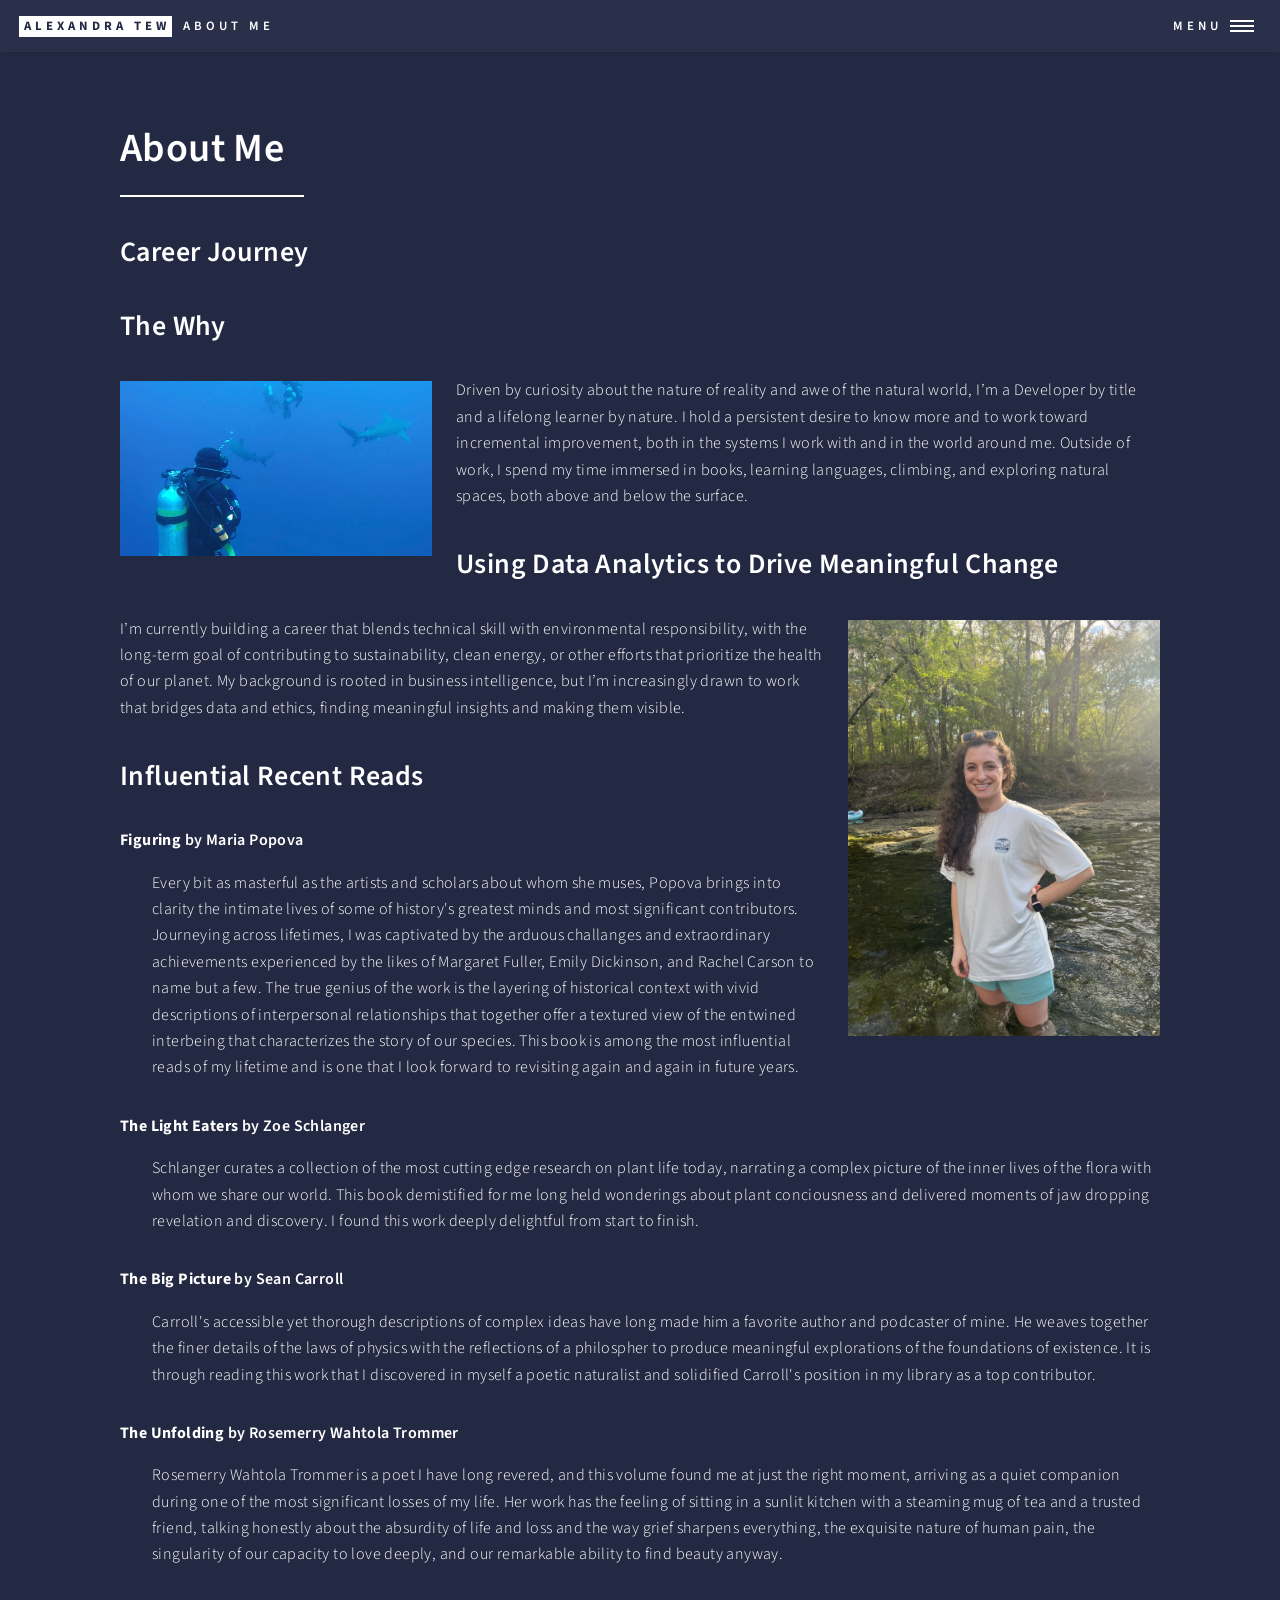
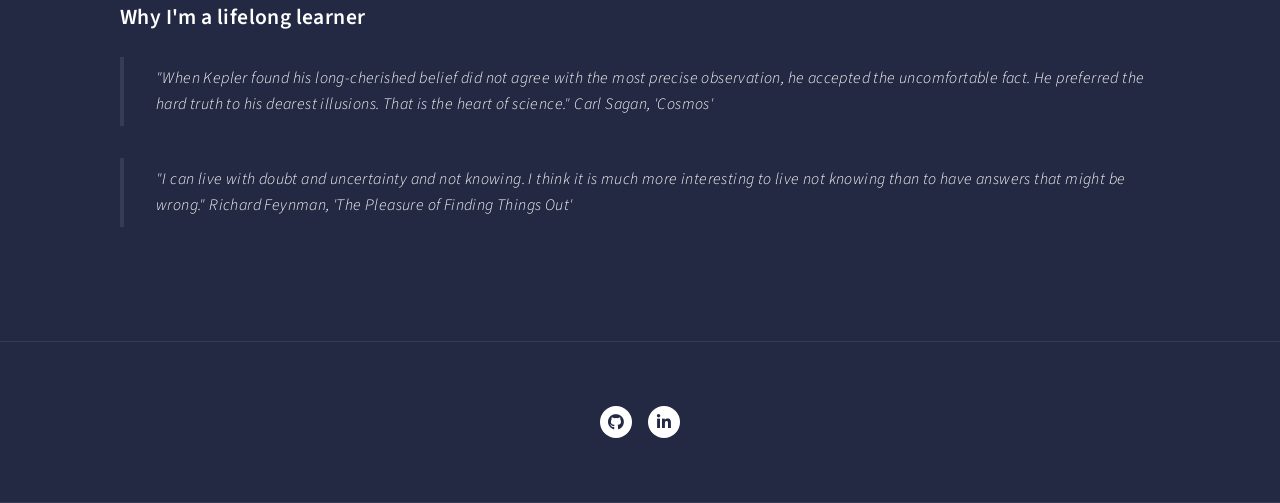
==== aboutme.html @ aec9eda0 "remove tableau icons from pages" ====
<!DOCTYPE HTML>
<html>
	<head>
		<title>About Me Alexandra Tew</title>
		<meta charset="utf-8" />
		<meta name="viewport" content="width=device-width, initial-scale=1, user-scalable=no" />
		<link rel="stylesheet" href="assets/css/main.css" />
		<noscript><link rel="stylesheet" href="assets/css/noscript.css" /></noscript>
	</head>
	<body class="is-preload">

	<!-- Wrapper -->
		<div id="wrapper">

			<!-- Header -->
				<header id="header">
					<a href="index.html" class="logo"><strong>Alexandra Tew</strong> <span>About Me</span></a>
					<nav>
						<a href="#menu">Menu</a>
					</nav>
				</header>

			<!-- Menu -->
				<nav id="menu">
					<ul class="links">
						<li><a href="index.html">Home</a></li>
						<li><a href="resume.html">Resume</a></li>
						<li><a href="projects.html">About Me</a></li>
						<li><a href="thesis.html">Masters Thesis</a></li>
					</ul>
				</nav>

			<!-- Main -->
				<div id="main" class="alt">

					<!-- Elements -->
					<section id="one">
						<div class="inner">
							<!-- <div class="row gtr-200"> -->
							<header class="major">
								<h1>About Me</h1>
							</header>

							<div class="col-6 col-12-medium">
								
								<!-- Image -->
								<h2>Career Journey</h2>
								<h2>The Why</h2>
								<p><span class="image left"><img src="images/SharkDive.jpg" alt="" /></span>Driven by curiosity about the nature of reality and awe of the natural world, I’m a Developer by title and a lifelong learner by nature. I hold a persistent desire to know more and to work toward incremental improvement, both in the systems I work with and in the world around me. Outside of work, I spend my time immersed in books, learning languages, climbing, and exploring natural spaces, both above and below the surface. </p>
								<h2>Using Data Analytics to Drive Meaningful Change</h2>
								<p><span class="image right"><img src="images/RiverHeadshot.jpg" alt="" /></span>I’m currently building a career that blends technical skill with environmental responsibility, with the long-term goal of contributing to sustainability, clean energy, or other efforts that prioritize the health of our planet. My background is rooted in business intelligence, but I’m increasingly drawn to work that bridges data and ethics, finding meaningful insights and making them visible. </p>
									</code></pre>

								<!-- Text stuff -->
								<h2>Influential Recent Reads</h2>
								<dl>
									<dt><strong style="font-weight: bold;">Figuring</strong> by Maria Popova </dt>
									<dd>
										<p>Every bit as masterful as the artists and scholars about whom she muses, Popova brings into clarity the intimate lives of some of history's greatest minds and most significant contributors. Journeying across lifetimes, I was captivated by the arduous challanges and extraordinary achievements experienced by the likes of Margaret Fuller, Emily Dickinson, and Rachel Carson to name but a few. The true genius of the work is the layering of historical context with vivid descriptions of interpersonal relationships that together offer a textured view of the entwined interbeing that characterizes the story of our species. This book is among the most influential reads of my lifetime and is one that I look forward to revisiting again and again in future years.</p>
									</dd>
									<dt><strong>The Light Eaters</strong> by Zoe Schlanger</dt>
									<dd>
										<p>Schlanger curates a collection of the most cutting edge research on plant life today, narrating a complex picture of the inner lives of the flora with whom we share our world. This book demistified for me long held wonderings about plant conciousness and delivered moments of jaw dropping revelation and discovery. I found this work deeply delightful from start to finish.</p>
									</dd>
									<dt><strong>The Big Picture</strong> by Sean Carroll</dt>
									<dd>
										<p>Carroll's accessible yet thorough descriptions of complex ideas have long made him a favorite author and podcaster of mine. He weaves together the finer details of the laws of physics with the reflections of a philospher to produce meaningful explorations of the foundations of existence. It is through reading this work that I discovered in myself a poetic naturalist and solidified Carroll's position in my library as a top contributor.</p>
									</dd>
									<dt><strong>The Unfolding</strong> by Rosemerry Wahtola Trommer</dt>
									<dd>
										<p>Rosemerry Wahtola Trommer is a poet I have long revered, and this volume found me at just the right moment, arriving as a quiet companion during one of the most significant losses of my life. Her work has the feeling of sitting in a sunlit kitchen with a steaming mug of tea and a trusted friend, talking honestly about the absurdity of life and loss and the way grief sharpens everything, the exquisite nature of human pain, the singularity of our capacity to love deeply, and our remarkable ability to find beauty anyway.</p>
									</dd>
								</dl>

								<!-- Blockquote -->
								<h3>Why I'm a lifelong learner</h3>
								<blockquote>"When Kepler found his long-cherished belief did not agree with the most precise observation, he accepted the uncomfortable fact. He preferred the hard truth to his dearest illusions. That is the heart of science." Carl Sagan, 'Cosmos'</blockquote>
								<blockquote>"I can live with doubt and uncertainty and not knowing. I think it is much more interesting to live not knowing than to have answers that might be wrong." Richard Feynman, 'The Pleasure of Finding Things Out'</blockquote>
							</div>

						</div>
					</section>
					<!-- Footer -->
					<style>
						strong {
    						font-weight: bold;
						}

						#footer {
							text-align: center;
							margin-top: 50px; /* Adjust the margin-top value as needed */
						}
						#footer .inner {
							display: flex;
							justify-content: center;  /* Centers all icons horizontally */
							align-items: center;  /* Ensures vertical alignment */
							gap: 15px;  /* Adds space between icons */
						}
						
						.icons {
							display: flex; /* Ensures icons are evenly spaced */
							justify-content: center;
							align-items: center;
							padding: 0;
							list-style: none;
						}
						
						.icons li {
							display: flex;
							align-items: center;
							justify-content: center;
						}

						.icons li a[href*="tableau.com"]{
							display: flex;
							align-items: center;
							justify-content: center;
							text-decoration: none !important;
							border-bottom: none !important;
							outline: none !important;
						}
						
						.icons li a img.tableau-icon {
							display: inline-block;
							border: none !important; /* Ensures it doesn’t behave like text */
							text-decoration: none !important;
							border-bottom: none !important;
						}	

						.tableau-icon {
							width: 90px; /* Adjust size as needed */
							height: auto;
							display: inline-block; /* Matches Font Awesome behavior */
							text-decoration: none !important;
							border-bottom: none !important;
						}
					</style>
					<footer id="footer">
						<div class="inner">
							<ul class="icons">
								<li>
									<a href="https://github.com/AlexandraTew" target= "_blank" class="icon brands alt fa-github"><span class="label">GitHub</span></a>
								</li>
								<li>
									<a href="https://www.linkedin.com/in/alexandratew/" target= "_blank" class="icon brands alt fa-linkedin-in"><span class="label">LinkedIn</span></a>
								</li>
							</ul>	
						</div>
					</footer>					
				</div>
		</div>

			<!-- Scripts -->
				<script src="assets/js/jquery.min.js"></script>
				<script src="assets/js/jquery.scrolly.min.js"></script>
				<script src="assets/js/jquery.scrollex.min.js"></script>
				<script src="assets/js/browser.min.js"></script>
				<script src="assets/js/breakpoints.min.js"></script>
				<script src="assets/js/util.js"></script>
				<script src="assets/js/main.js"></script>
	</body>
</html>
---- assets/css/main.css ----
@import url(fontawesome-all.min.css);
@import url("https://fonts.googleapis.com/css?family=Source+Sans+Pro:300,300italic,600,600italic");

/*
	Forty by HTML5 UP
	html5up.net | @ajlkn
	Free for personal and commercial use under the CCA 3.0 license (html5up.net/license)
*/

html, body, div, span, applet, object,
iframe, h1, h2, h3, h4, h5, h6, p, blockquote,
pre, a, abbr, acronym, address, big, cite,
code, del, dfn, em, img, ins, kbd, q, s, samp,
small, strike, strong, sub, sup, tt, var, b,
u, i, center, dl, dt, dd, ol, ul, li, fieldset,
form, label, legend, table, caption, tbody,
tfoot, thead, tr, th, td, article, aside,
canvas, details, embed, figure, figcaption,
footer, header, hgroup, menu, nav, output, ruby,
section, summary, time, mark, audio, video {
	margin: 0;
	padding: 0;
	border: 0;
	font-size: 100%;
	font: inherit;
	vertical-align: baseline;}

article, aside, details, figcaption, figure,
footer, header, hgroup, menu, nav, section {
	display: block;}

strong {
	font-weight: bold;}

body {
	line-height: 1;
}

ol, ul {
	list-style: none;
}

blockquote, q {
	quotes: none;
}

	blockquote:before, blockquote:after, q:before, q:after {
		content: '';
		content: none;
	}

table {
	border-collapse: collapse;
	border-spacing: 0;
}

body {
	-webkit-text-size-adjust: none;
}

mark {
	background-color: transparent;
	color: inherit;
}

input::-moz-focus-inner {
	border: 0;
	padding: 0;
}

input, select, textarea {
	-moz-appearance: none;
	-webkit-appearance: none;
	-ms-appearance: none;
	appearance: none;
}

/* Basic */

	@-ms-viewport {
		width: device-width;
	}

	body {
		-ms-overflow-style: scrollbar;
	}

	@media screen and (max-width: 480px) {

		html, body {
			min-width: 320px;
		}

	}

	html {
		box-sizing: border-box;
	}

	*, *:before, *:after {
		box-sizing: inherit;
	}

	body {
		background: #242943;
	}

		body.is-preload *, body.is-preload *:before, body.is-preload *:after {
			-moz-animation: none !important;
			-webkit-animation: none !important;
			-ms-animation: none !important;
			animation: none !important;
			-moz-transition: none !important;
			-webkit-transition: none !important;
			-ms-transition: none !important;
			transition: none !important;
		}

/* Type */

	body, input, select, textarea {
		color: #ffffff;
		font-family: "Source Sans Pro", Helvetica, sans-serif;
		font-size: 17pt;
		font-weight: 300;
		letter-spacing: 0.025em;
		line-height: 1.65;
	}

		@media screen and (max-width: 1680px) {

			body, input, select, textarea {
				font-size: 14pt;
			}

		}

		@media screen and (max-width: 1280px) {

			body, input, select, textarea {
				font-size: 12pt;
			}

		}

		@media screen and (max-width: 360px) {

			body, input, select, textarea {
				font-size: 11pt;
			}

		}

	a {
		-moz-transition: color 0.2s ease-in-out, border-bottom-color 0.2s ease-in-out;
		-webkit-transition: color 0.2s ease-in-out, border-bottom-color 0.2s ease-in-out;
		-ms-transition: color 0.2s ease-in-out, border-bottom-color 0.2s ease-in-out;
		transition: color 0.2s ease-in-out, border-bottom-color 0.2s ease-in-out;
		border-bottom: dotted 1px;
		color: inherit;
		text-decoration: none;
	}

		a:hover {
			border-bottom-color: transparent;
			color: #9bf1ff !important;
		}

		a:active {
			color: #53e3fb !important;
		}

	strong, b {
		color: #ffffff;
		font-weight: 600;
	}

	em, i {
		font-style: italic;
	}

	p {
		margin: 0 0 2em 0;
	}

	h1, h2, h3, h4, h5, h6 {
		color: #ffffff;
		font-weight: 600;
		line-height: 1.65;
		margin: 0 0 1em 0;
	}

		h1 a, h2 a, h3 a, h4 a, h5 a, h6 a {
			color: inherit;
			border-bottom: 0;
		}

	h1 {
		font-size: 2.5em;
	}

	h2 {
		font-size: 1.75em;
	}

	h3 {
		font-size: 1.35em;
	}

	h4 {
		font-size: 1.1em;
	}

	h5 {
		font-size: 0.9em;
	}

	h6 {
		font-size: 0.7em;
	}

	@media screen and (max-width: 736px) {

		h1 {
			font-size: 2em;
		}

		h2 {
			font-size: 1.5em;
		}

		h3 {
			font-size: 1.25em;
		}

	}

	sub {
		font-size: 0.8em;
		position: relative;
		top: 0.5em;
	}

	sup {
		font-size: 0.8em;
		position: relative;
		top: -0.5em;
	}

	blockquote {
		border-left: solid 4px rgba(212, 212, 255, 0.1);
		font-style: italic;
		margin: 0 0 2em 0;
		padding: 0.5em 0 0.5em 2em;
	}

	code {
		background: rgba(212, 212, 255, 0.035);
		font-family: "Courier New", monospace;
		font-size: 0.9em;
		margin: 0 0.25em;
		padding: 0.25em 0.65em;
	}

	pre {
		-webkit-overflow-scrolling: touch;
		font-family: "Courier New", monospace;
		font-size: 0.9em;
		margin: 0 0 2em 0;
	}

		pre code {
			display: block;
			line-height: 1.75;
			padding: 1em 1.5em;
			overflow-x: auto;
		}

	hr {
		border: 0;
		border-bottom: solid 1px rgba(212, 212, 255, 0.1);
		margin: 2em 0;
	}

		hr.major {
			margin: 3em 0;
		}

	.align-left {
		text-align: left;
	}

	.align-center {
		text-align: center;
	}

	.align-right {
		text-align: right;
	}

/* Row */

	.row {
		display: flex;
		flex-wrap: wrap;
		box-sizing: border-box;
		align-items: stretch;
	}

		.row > * {
			box-sizing: border-box;
		}

		.row.gtr-uniform > * > :last-child {
			margin-bottom: 0;
		}

		.row.aln-left {
			justify-content: flex-start;
		}

		.row.aln-center {
			justify-content: center;
		}

		.row.aln-right {
			justify-content: flex-end;
		}

		.row.aln-top {
			align-items: flex-start;
		}

		.row.aln-middle {
			align-items: center;
		}

		.row.aln-bottom {
			align-items: flex-end;
		}

		.row > .imp {
			order: -1;
		}

		.row > .col-1 {
			width: 8.33333%;
		}

		.row > .off-1 {
			margin-left: 8.33333%;
		}

		.row > .col-2 {
			width: 16.66667%;
		}

		.row > .off-2 {
			margin-left: 16.66667%;
		}

		.row > .col-3 {
			width: 25%;
		}

		.row > .off-3 {
			margin-left: 25%;
		}

		.row > .col-4 {
			width: 33.33333%;
		}

		.row > .off-4 {
			margin-left: 33.33333%;
		}

		.row > .col-5 {
			width: 41.66667%;
		}

		.row > .off-5 {
			margin-left: 41.66667%;
		}

		.row > .col-6 {
			width: 50%;
		}

		.row > .off-6 {
			margin-left: 50%;
		}

		.row > .col-7 {
			width: 58.33333%;
		}

		.row > .off-7 {
			margin-left: 58.33333%;
		}

		.row > .col-8 {
			width: 66.66667%;
		}

		.row > .off-8 {
			margin-left: 66.66667%;
		}

		.row > .col-9 {
			width: 75%;
		}

		.row > .off-9 {
			margin-left: 75%;
		}

		.row > .col-10 {
			width: 83.33333%;
		}

		.row > .off-10 {
			margin-left: 83.33333%;
		}

		.row > .col-11 {
			width: 91.66667%;
		}

		.row > .off-11 {
			margin-left: 91.66667%;
		}

		.row > .col-12 {
			width: 100%;
		}

		.row > .off-12 {
			margin-left: 100%;
		}

		.row.gtr-0 {
			margin-top: 0;
			margin-left: 0em;
		}

			.row.gtr-0 > * {
				padding: 0 0 0 0em;
			}

			.row.gtr-0.gtr-uniform {
				margin-top: 0em;
			}

				.row.gtr-0.gtr-uniform > * {
					padding-top: 0em;
				}

		.row.gtr-25 {
			margin-top: 0;
			margin-left: -0.5em;
		}

			.row.gtr-25 > * {
				padding: 0 0 0 0.5em;
			}

			.row.gtr-25.gtr-uniform {
				margin-top: -0.5em;
			}

				.row.gtr-25.gtr-uniform > * {
					padding-top: 0.5em;
				}

		.row.gtr-50 {
			margin-top: 0;
			margin-left: -1em;
		}

			.row.gtr-50 > * {
				padding: 0 0 0 1em;
			}

			.row.gtr-50.gtr-uniform {
				margin-top: -1em;
			}

				.row.gtr-50.gtr-uniform > * {
					padding-top: 1em;
				}

		.row {
			margin-top: 0;
			margin-left: -2em;
		}

			.row > * {
				padding: 0 0 0 2em;
			}

			.row.gtr-uniform {
				margin-top: -2em;
			}

				.row.gtr-uniform > * {
					padding-top: 2em;
				}

		.row.gtr-150 {
			margin-top: 0;
			margin-left: -3em;
		}

			.row.gtr-150 > * {
				padding: 0 0 0 3em;
			}

			.row.gtr-150.gtr-uniform {
				margin-top: -3em;
			}

				.row.gtr-150.gtr-uniform > * {
					padding-top: 3em;
				}

		.row.gtr-200 {
			margin-top: 0;
			margin-left: -4em;
		}

			.row.gtr-200 > * {
				padding: 0 0 0 4em;
			}

			.row.gtr-200.gtr-uniform {
				margin-top: -4em;
			}

				.row.gtr-200.gtr-uniform > * {
					padding-top: 4em;
				}

		@media screen and (max-width: 1680px) {

			.row {
				display: flex;
				flex-wrap: wrap;
				box-sizing: border-box;
				align-items: stretch;
			}

				.row > * {
					box-sizing: border-box;
				}

				.row.gtr-uniform > * > :last-child {
					margin-bottom: 0;
				}

				.row.aln-left {
					justify-content: flex-start;
				}

				.row.aln-center {
					justify-content: center;
				}

				.row.aln-right {
					justify-content: flex-end;
				}

				.row.aln-top {
					align-items: flex-start;
				}

				.row.aln-middle {
					align-items: center;
				}

				.row.aln-bottom {
					align-items: flex-end;
				}

				.row > .imp-xlarge {
					order: -1;
				}

				.row > .col-1-xlarge {
					width: 8.33333%;
				}

				.row > .off-1-xlarge {
					margin-left: 8.33333%;
				}

				.row > .col-2-xlarge {
					width: 16.66667%;
				}

				.row > .off-2-xlarge {
					margin-left: 16.66667%;
				}

				.row > .col-3-xlarge {
					width: 25%;
				}

				.row > .off-3-xlarge {
					margin-left: 25%;
				}

				.row > .col-4-xlarge {
					width: 33.33333%;
				}

				.row > .off-4-xlarge {
					margin-left: 33.33333%;
				}

				.row > .col-5-xlarge {
					width: 41.66667%;
				}

				.row > .off-5-xlarge {
					margin-left: 41.66667%;
				}

				.row > .col-6-xlarge {
					width: 50%;
				}

				.row > .off-6-xlarge {
					margin-left: 50%;
				}

				.row > .col-7-xlarge {
					width: 58.33333%;
				}

				.row > .off-7-xlarge {
					margin-left: 58.33333%;
				}

				.row > .col-8-xlarge {
					width: 66.66667%;
				}

				.row > .off-8-xlarge {
					margin-left: 66.66667%;
				}

				.row > .col-9-xlarge {
					width: 75%;
				}

				.row > .off-9-xlarge {
					margin-left: 75%;
				}

				.row > .col-10-xlarge {
					width: 83.33333%;
				}

				.row > .off-10-xlarge {
					margin-left: 83.33333%;
				}

				.row > .col-11-xlarge {
					width: 91.66667%;
				}

				.row > .off-11-xlarge {
					margin-left: 91.66667%;
				}

				.row > .col-12-xlarge {
					width: 100%;
				}

				.row > .off-12-xlarge {
					margin-left: 100%;
				}

				.row.gtr-0 {
					margin-top: 0;
					margin-left: 0em;
				}

					.row.gtr-0 > * {
						padding: 0 0 0 0em;
					}

					.row.gtr-0.gtr-uniform {
						margin-top: 0em;
					}

						.row.gtr-0.gtr-uniform > * {
							padding-top: 0em;
						}

				.row.gtr-25 {
					margin-top: 0;
					margin-left: -0.5em;
				}

					.row.gtr-25 > * {
						padding: 0 0 0 0.5em;
					}

					.row.gtr-25.gtr-uniform {
						margin-top: -0.5em;
					}

						.row.gtr-25.gtr-uniform > * {
							padding-top: 0.5em;
						}

				.row.gtr-50 {
					margin-top: 0;
					margin-left: -1em;
				}

					.row.gtr-50 > * {
						padding: 0 0 0 1em;
					}

					.row.gtr-50.gtr-uniform {
						margin-top: -1em;
					}

						.row.gtr-50.gtr-uniform > * {
							padding-top: 1em;
						}

				.row {
					margin-top: 0;
					margin-left: -2em;
				}

					.row > * {
						padding: 0 0 0 2em;
					}

					.row.gtr-uniform {
						margin-top: -2em;
					}

						.row.gtr-uniform > * {
							padding-top: 2em;
						}

				.row.gtr-150 {
					margin-top: 0;
					margin-left: -3em;
				}

					.row.gtr-150 > * {
						padding: 0 0 0 3em;
					}

					.row.gtr-150.gtr-uniform {
						margin-top: -3em;
					}

						.row.gtr-150.gtr-uniform > * {
							padding-top: 3em;
						}

				.row.gtr-200 {
					margin-top: 0;
					margin-left: -4em;
				}

					.row.gtr-200 > * {
						padding: 0 0 0 4em;
					}

					.row.gtr-200.gtr-uniform {
						margin-top: -4em;
					}

						.row.gtr-200.gtr-uniform > * {
							padding-top: 4em;
						}

		}

		@media screen and (max-width: 1280px) {

			.row {
				display: flex;
				flex-wrap: wrap;
				box-sizing: border-box;
				align-items: stretch;
			}

				.row > * {
					box-sizing: border-box;
				}

				.row.gtr-uniform > * > :last-child {
					margin-bottom: 0;
				}

				.row.aln-left {
					justify-content: flex-start;
				}

				.row.aln-center {
					justify-content: center;
				}

				.row.aln-right {
					justify-content: flex-end;
				}

				.row.aln-top {
					align-items: flex-start;
				}

				.row.aln-middle {
					align-items: center;
				}

				.row.aln-bottom {
					align-items: flex-end;
				}

				.row > .imp-large {
					order: -1;
				}

				.row > .col-1-large {
					width: 8.33333%;
				}

				.row > .off-1-large {
					margin-left: 8.33333%;
				}

				.row > .col-2-large {
					width: 16.66667%;
				}

				.row > .off-2-large {
					margin-left: 16.66667%;
				}

				.row > .col-3-large {
					width: 25%;
				}

				.row > .off-3-large {
					margin-left: 25%;
				}

				.row > .col-4-large {
					width: 33.33333%;
				}

				.row > .off-4-large {
					margin-left: 33.33333%;
				}

				.row > .col-5-large {
					width: 41.66667%;
				}

				.row > .off-5-large {
					margin-left: 41.66667%;
				}

				.row > .col-6-large {
					width: 50%;
				}

				.row > .off-6-large {
					margin-left: 50%;
				}

				.row > .col-7-large {
					width: 58.33333%;
				}

				.row > .off-7-large {
					margin-left: 58.33333%;
				}

				.row > .col-8-large {
					width: 66.66667%;
				}

				.row > .off-8-large {
					margin-left: 66.66667%;
				}

				.row > .col-9-large {
					width: 75%;
				}

				.row > .off-9-large {
					margin-left: 75%;
				}

				.row > .col-10-large {
					width: 83.33333%;
				}

				.row > .off-10-large {
					margin-left: 83.33333%;
				}

				.row > .col-11-large {
					width: 91.66667%;
				}

				.row > .off-11-large {
					margin-left: 91.66667%;
				}

				.row > .col-12-large {
					width: 100%;
				}

				.row > .off-12-large {
					margin-left: 100%;
				}

				.row.gtr-0 {
					margin-top: 0;
					margin-left: 0em;
				}

					.row.gtr-0 > * {
						padding: 0 0 0 0em;
					}

					.row.gtr-0.gtr-uniform {
						margin-top: 0em;
					}

						.row.gtr-0.gtr-uniform > * {
							padding-top: 0em;
						}

				.row.gtr-25 {
					margin-top: 0;
					margin-left: -0.375em;
				}

					.row.gtr-25 > * {
						padding: 0 0 0 0.375em;
					}

					.row.gtr-25.gtr-uniform {
						margin-top: -0.375em;
					}

						.row.gtr-25.gtr-uniform > * {
							padding-top: 0.375em;
						}

				.row.gtr-50 {
					margin-top: 0;
					margin-left: -0.75em;
				}

					.row.gtr-50 > * {
						padding: 0 0 0 0.75em;
					}

					.row.gtr-50.gtr-uniform {
						margin-top: -0.75em;
					}

						.row.gtr-50.gtr-uniform > * {
							padding-top: 0.75em;
						}

				.row {
					margin-top: 0;
					margin-left: -1.5em;
				}

					.row > * {
						padding: 0 0 0 1.5em;
					}

					.row.gtr-uniform {
						margin-top: -1.5em;
					}

						.row.gtr-uniform > * {
							padding-top: 1.5em;
						}

				.row.gtr-150 {
					margin-top: 0;
					margin-left: -2.25em;
				}

					.row.gtr-150 > * {
						padding: 0 0 0 2.25em;
					}

					.row.gtr-150.gtr-uniform {
						margin-top: -2.25em;
					}

						.row.gtr-150.gtr-uniform > * {
							padding-top: 2.25em;
						}

				.row.gtr-200 {
					margin-top: 0;
					margin-left: -3em;
				}

					.row.gtr-200 > * {
						padding: 0 0 0 3em;
					}

					.row.gtr-200.gtr-uniform {
						margin-top: -3em;
					}

						.row.gtr-200.gtr-uniform > * {
							padding-top: 3em;
						}

		}

		@media screen and (max-width: 980px) {

			.row {
				display: flex;
				flex-wrap: wrap;
				box-sizing: border-box;
				align-items: stretch;
			}

				.row > * {
					box-sizing: border-box;
				}

				.row.gtr-uniform > * > :last-child {
					margin-bottom: 0;
				}

				.row.aln-left {
					justify-content: flex-start;
				}

				.row.aln-center {
					justify-content: center;
				}

				.row.aln-right {
					justify-content: flex-end;
				}

				.row.aln-top {
					align-items: flex-start;
				}

				.row.aln-middle {
					align-items: center;
				}

				.row.aln-bottom {
					align-items: flex-end;
				}

				.row > .imp-medium {
					order: -1;
				}

				.row > .col-1-medium {
					width: 8.33333%;
				}

				.row > .off-1-medium {
					margin-left: 8.33333%;
				}

				.row > .col-2-medium {
					width: 16.66667%;
				}

				.row > .off-2-medium {
					margin-left: 16.66667%;
				}

				.row > .col-3-medium {
					width: 25%;
				}

				.row > .off-3-medium {
					margin-left: 25%;
				}

				.row > .col-4-medium {
					width: 33.33333%;
				}

				.row > .off-4-medium {
					margin-left: 33.33333%;
				}

				.row > .col-5-medium {
					width: 41.66667%;
				}

				.row > .off-5-medium {
					margin-left: 41.66667%;
				}

				.row > .col-6-medium {
					width: 50%;
				}

				.row > .off-6-medium {
					margin-left: 50%;
				}

				.row > .col-7-medium {
					width: 58.33333%;
				}

				.row > .off-7-medium {
					margin-left: 58.33333%;
				}

				.row > .col-8-medium {
					width: 66.66667%;
				}

				.row > .off-8-medium {
					margin-left: 66.66667%;
				}

				.row > .col-9-medium {
					width: 75%;
				}

				.row > .off-9-medium {
					margin-left: 75%;
				}

				.row > .col-10-medium {
					width: 83.33333%;
				}

				.row > .off-10-medium {
					margin-left: 83.33333%;
				}

				.row > .col-11-medium {
					width: 91.66667%;
				}

				.row > .off-11-medium {
					margin-left: 91.66667%;
				}

				.row > .col-12-medium {
					width: 100%;
				}

				.row > .off-12-medium {
					margin-left: 100%;
				}

				.row.gtr-0 {
					margin-top: 0;
					margin-left: 0em;
				}

					.row.gtr-0 > * {
						padding: 0 0 0 0em;
					}

					.row.gtr-0.gtr-uniform {
						margin-top: 0em;
					}

						.row.gtr-0.gtr-uniform > * {
							padding-top: 0em;
						}

				.row.gtr-25 {
					margin-top: 0;
					margin-left: -0.375em;
				}

					.row.gtr-25 > * {
						padding: 0 0 0 0.375em;
					}

					.row.gtr-25.gtr-uniform {
						margin-top: -0.375em;
					}

						.row.gtr-25.gtr-uniform > * {
							padding-top: 0.375em;
						}

				.row.gtr-50 {
					margin-top: 0;
					margin-left: -0.75em;
				}

					.row.gtr-50 > * {
						padding: 0 0 0 0.75em;
					}

					.row.gtr-50.gtr-uniform {
						margin-top: -0.75em;
					}

						.row.gtr-50.gtr-uniform > * {
							padding-top: 0.75em;
						}

				.row {
					margin-top: 0;
					margin-left: -1.5em;
				}

					.row > * {
						padding: 0 0 0 1.5em;
					}

					.row.gtr-uniform {
						margin-top: -1.5em;
					}

						.row.gtr-uniform > * {
							padding-top: 1.5em;
						}

				.row.gtr-150 {
					margin-top: 0;
					margin-left: -2.25em;
				}

					.row.gtr-150 > * {
						padding: 0 0 0 2.25em;
					}

					.row.gtr-150.gtr-uniform {
						margin-top: -2.25em;
					}

						.row.gtr-150.gtr-uniform > * {
							padding-top: 2.25em;
						}

				.row.gtr-200 {
					margin-top: 0;
					margin-left: -3em;
				}

					.row.gtr-200 > * {
						padding: 0 0 0 3em;
					}

					.row.gtr-200.gtr-uniform {
						margin-top: -3em;
					}

						.row.gtr-200.gtr-uniform > * {
							padding-top: 3em;
						}

		}

		@media screen and (max-width: 736px) {

			.row {
				display: flex;
				flex-wrap: wrap;
				box-sizing: border-box;
				align-items: stretch;
			}

				.row > * {
					box-sizing: border-box;
				}

				.row.gtr-uniform > * > :last-child {
					margin-bottom: 0;
				}

				.row.aln-left {
					justify-content: flex-start;
				}

				.row.aln-center {
					justify-content: center;
				}

				.row.aln-right {
					justify-content: flex-end;
				}

				.row.aln-top {
					align-items: flex-start;
				}

				.row.aln-middle {
					align-items: center;
				}

				.row.aln-bottom {
					align-items: flex-end;
				}

				.row > .imp-small {
					order: -1;
				}

				.row > .col-1-small {
					width: 8.33333%;
				}

				.row > .off-1-small {
					margin-left: 8.33333%;
				}

				.row > .col-2-small {
					width: 16.66667%;
				}

				.row > .off-2-small {
					margin-left: 16.66667%;
				}

				.row > .col-3-small {
					width: 25%;
				}

				.row > .off-3-small {
					margin-left: 25%;
				}

				.row > .col-4-small {
					width: 33.33333%;
				}

				.row > .off-4-small {
					margin-left: 33.33333%;
				}

				.row > .col-5-small {
					width: 41.66667%;
				}

				.row > .off-5-small {
					margin-left: 41.66667%;
				}

				.row > .col-6-small {
					width: 50%;
				}

				.row > .off-6-small {
					margin-left: 50%;
				}

				.row > .col-7-small {
					width: 58.33333%;
				}

				.row > .off-7-small {
					margin-left: 58.33333%;
				}

				.row > .col-8-small {
					width: 66.66667%;
				}

				.row > .off-8-small {
					margin-left: 66.66667%;
				}

				.row > .col-9-small {
					width: 75%;
				}

				.row > .off-9-small {
					margin-left: 75%;
				}

				.row > .col-10-small {
					width: 83.33333%;
				}

				.row > .off-10-small {
					margin-left: 83.33333%;
				}

				.row > .col-11-small {
					width: 91.66667%;
				}

				.row > .off-11-small {
					margin-left: 91.66667%;
				}

				.row > .col-12-small {
					width: 100%;
				}

				.row > .off-12-small {
					margin-left: 100%;
				}

				.row.gtr-0 {
					margin-top: 0;
					margin-left: 0em;
				}

					.row.gtr-0 > * {
						padding: 0 0 0 0em;
					}

					.row.gtr-0.gtr-uniform {
						margin-top: 0em;
					}

						.row.gtr-0.gtr-uniform > * {
							padding-top: 0em;
						}

				.row.gtr-25 {
					margin-top: 0;
					margin-left: -0.3125em;
				}

					.row.gtr-25 > * {
						padding: 0 0 0 0.3125em;
					}

					.row.gtr-25.gtr-uniform {
						margin-top: -0.3125em;
					}

						.row.gtr-25.gtr-uniform > * {
							padding-top: 0.3125em;
						}

				.row.gtr-50 {
					margin-top: 0;
					margin-left: -0.625em;
				}

					.row.gtr-50 > * {
						padding: 0 0 0 0.625em;
					}

					.row.gtr-50.gtr-uniform {
						margin-top: -0.625em;
					}

						.row.gtr-50.gtr-uniform > * {
							padding-top: 0.625em;
						}

				.row {
					margin-top: 0;
					margin-left: -1.25em;
				}

					.row > * {
						padding: 0 0 0 1.25em;
					}

					.row.gtr-uniform {
						margin-top: -1.25em;
					}

						.row.gtr-uniform > * {
							padding-top: 1.25em;
						}

				.row.gtr-150 {
					margin-top: 0;
					margin-left: -1.875em;
				}

					.row.gtr-150 > * {
						padding: 0 0 0 1.875em;
					}

					.row.gtr-150.gtr-uniform {
						margin-top: -1.875em;
					}

						.row.gtr-150.gtr-uniform > * {
							padding-top: 1.875em;
						}

				.row.gtr-200 {
					margin-top: 0;
					margin-left: -2.5em;
				}

					.row.gtr-200 > * {
						padding: 0 0 0 2.5em;
					}

					.row.gtr-200.gtr-uniform {
						margin-top: -2.5em;
					}

						.row.gtr-200.gtr-uniform > * {
							padding-top: 2.5em;
						}

		}

		@media screen and (max-width: 480px) {

			.row {
				display: flex;
				flex-wrap: wrap;
				box-sizing: border-box;
				align-items: stretch;
			}

				.row > * {
					box-sizing: border-box;
				}

				.row.gtr-uniform > * > :last-child {
					margin-bottom: 0;
				}

				.row.aln-left {
					justify-content: flex-start;
				}

				.row.aln-center {
					justify-content: center;
				}

				.row.aln-right {
					justify-content: flex-end;
				}

				.row.aln-top {
					align-items: flex-start;
				}

				.row.aln-middle {
					align-items: center;
				}

				.row.aln-bottom {
					align-items: flex-end;
				}

				.row > .imp-xsmall {
					order: -1;
				}

				.row > .col-1-xsmall {
					width: 8.33333%;
				}

				.row > .off-1-xsmall {
					margin-left: 8.33333%;
				}

				.row > .col-2-xsmall {
					width: 16.66667%;
				}

				.row > .off-2-xsmall {
					margin-left: 16.66667%;
				}

				.row > .col-3-xsmall {
					width: 25%;
				}

				.row > .off-3-xsmall {
					margin-left: 25%;
				}

				.row > .col-4-xsmall {
					width: 33.33333%;
				}

				.row > .off-4-xsmall {
					margin-left: 33.33333%;
				}

				.row > .col-5-xsmall {
					width: 41.66667%;
				}

				.row > .off-5-xsmall {
					margin-left: 41.66667%;
				}

				.row > .col-6-xsmall {
					width: 50%;
				}

				.row > .off-6-xsmall {
					margin-left: 50%;
				}

				.row > .col-7-xsmall {
					width: 58.33333%;
				}

				.row > .off-7-xsmall {
					margin-left: 58.33333%;
				}

				.row > .col-8-xsmall {
					width: 66.66667%;
				}

				.row > .off-8-xsmall {
					margin-left: 66.66667%;
				}

				.row > .col-9-xsmall {
					width: 75%;
				}

				.row > .off-9-xsmall {
					margin-left: 75%;
				}

				.row > .col-10-xsmall {
					width: 83.33333%;
				}

				.row > .off-10-xsmall {
					margin-left: 83.33333%;
				}

				.row > .col-11-xsmall {
					width: 91.66667%;
				}

				.row > .off-11-xsmall {
					margin-left: 91.66667%;
				}

				.row > .col-12-xsmall {
					width: 100%;
				}

				.row > .off-12-xsmall {
					margin-left: 100%;
				}

				.row.gtr-0 {
					margin-top: 0;
					margin-left: 0em;
				}

					.row.gtr-0 > * {
						padding: 0 0 0 0em;
					}

					.row.gtr-0.gtr-uniform {
						margin-top: 0em;
					}

						.row.gtr-0.gtr-uniform > * {
							padding-top: 0em;
						}

				.row.gtr-25 {
					margin-top: 0;
					margin-left: -0.3125em;
				}

					.row.gtr-25 > * {
						padding: 0 0 0 0.3125em;
					}

					.row.gtr-25.gtr-uniform {
						margin-top: -0.3125em;
					}

						.row.gtr-25.gtr-uniform > * {
							padding-top: 0.3125em;
						}

				.row.gtr-50 {
					margin-top: 0;
					margin-left: -0.625em;
				}

					.row.gtr-50 > * {
						padding: 0 0 0 0.625em;
					}

					.row.gtr-50.gtr-uniform {
						margin-top: -0.625em;
					}

						.row.gtr-50.gtr-uniform > * {
							padding-top: 0.625em;
						}

				.row {
					margin-top: 0;
					margin-left: -1.25em;
				}

					.row > * {
						padding: 0 0 0 1.25em;
					}

					.row.gtr-uniform {
						margin-top: -1.25em;
					}

						.row.gtr-uniform > * {
							padding-top: 1.25em;
						}

				.row.gtr-150 {
					margin-top: 0;
					margin-left: -1.875em;
				}

					.row.gtr-150 > * {
						padding: 0 0 0 1.875em;
					}

					.row.gtr-150.gtr-uniform {
						margin-top: -1.875em;
					}

						.row.gtr-150.gtr-uniform > * {
							padding-top: 1.875em;
						}

				.row.gtr-200 {
					margin-top: 0;
					margin-left: -2.5em;
				}

					.row.gtr-200 > * {
						padding: 0 0 0 2.5em;
					}

					.row.gtr-200.gtr-uniform {
						margin-top: -2.5em;
					}

						.row.gtr-200.gtr-uniform > * {
							padding-top: 2.5em;
						}

		}

/* Section/Article */

	section.special, article.special {
		text-align: center;
	}

	header.major {
		width: -moz-max-content;
		width: -webkit-max-content;
		width: -ms-max-content;
		width: max-content;
		margin-bottom: 2em;
	}

		header.major > :first-child {
			margin-bottom: 0;
			width: calc(100% + 0.5em);
		}

			header.major > :first-child:after {
				content: '';
				background-color: #ffffff;
				display: block;
				height: 2px;
				margin: 0.325em 0 0.5em 0;
				width: 100%;
			}

		header.major > p {
			font-size: 0.7em;
			font-weight: 600;
			letter-spacing: 0.25em;
			margin-bottom: 0;
			text-transform: uppercase;
		}

		body.is-ie header.major > :first-child:after {
			max-width: 9em;
		}

		body.is-ie header.major > h1:after {
			max-width: 100% !important;
		}

	@media screen and (max-width: 736px) {

		header.major > p br {
			display: none;
		}

	}

/* Form */

	form {
		margin: 0 0 2em 0;
	}

		form > :last-child {
			margin-bottom: 0;
		}

		form > .fields {
			display: -moz-flex;
			display: -webkit-flex;
			display: -ms-flex;
			display: flex;
			-moz-flex-wrap: wrap;
			-webkit-flex-wrap: wrap;
			-ms-flex-wrap: wrap;
			flex-wrap: wrap;
			width: calc(100% + 3em);
			margin: -1.5em 0 2em -1.5em;
		}

			form > .fields > .field {
				-moz-flex-grow: 0;
				-webkit-flex-grow: 0;
				-ms-flex-grow: 0;
				flex-grow: 0;
				-moz-flex-shrink: 0;
				-webkit-flex-shrink: 0;
				-ms-flex-shrink: 0;
				flex-shrink: 0;
				padding: 1.5em 0 0 1.5em;
				width: calc(100% - 1.5em);
			}

				form > .fields > .field.half {
					width: calc(50% - 0.75em);
				}

				form > .fields > .field.third {
					width: calc(100%/3 - 0.5em);
				}

				form > .fields > .field.quarter {
					width: calc(25% - 0.375em);
				}

		@media screen and (max-width: 480px) {

			form > .fields {
				width: calc(100% + 3em);
				margin: -1.5em 0 2em -1.5em;
			}

				form > .fields > .field {
					padding: 1.5em 0 0 1.5em;
					width: calc(100% - 1.5em);
				}

					form > .fields > .field.half {
						width: calc(100% - 1.5em);
					}

					form > .fields > .field.third {
						width: calc(100% - 1.5em);
					}

					form > .fields > .field.quarter {
						width: calc(100% - 1.5em);
					}

		}

	label {
		color: #ffffff;
		display: block;
		font-size: 0.8em;
		font-weight: 600;
		letter-spacing: 0.25em;
		margin: 0 0 1em 0;
		text-transform: uppercase;
	}

	input[type="text"],
	input[type="password"],
	input[type="email"],
	input[type="tel"],
	input[type="search"],
	input[type="url"],
	select,
	textarea {
		-moz-appearance: none;
		-webkit-appearance: none;
		-ms-appearance: none;
		appearance: none;
		background: rgba(212, 212, 255, 0.035);
		border: none;
		border-radius: 0;
		color: inherit;
		display: block;
		outline: 0;
		padding: 0 1em;
		text-decoration: none;
		width: 100%;
	}

		input[type="text"]:invalid,
		input[type="password"]:invalid,
		input[type="email"]:invalid,
		input[type="tel"]:invalid,
		input[type="search"]:invalid,
		input[type="url"]:invalid,
		select:invalid,
		textarea:invalid {
			box-shadow: none;
		}

		input[type="text"]:focus,
		input[type="password"]:focus,
		input[type="email"]:focus,
		input[type="tel"]:focus,
		input[type="search"]:focus,
		input[type="url"]:focus,
		select:focus,
		textarea:focus {
			border-color: #9bf1ff;
			box-shadow: 0 0 0 2px #9bf1ff;
		}

	select {
		background-image: url("data:image/svg+xml;charset=utf8,%3Csvg xmlns='http://www.w3.org/2000/svg' width='40' height='40' preserveAspectRatio='none' viewBox='0 0 40 40'%3E%3Cpath d='M9.4,12.3l10.4,10.4l10.4-10.4c0.2-0.2,0.5-0.4,0.9-0.4c0.3,0,0.6,0.1,0.9,0.4l3.3,3.3c0.2,0.2,0.4,0.5,0.4,0.9 c0,0.4-0.1,0.6-0.4,0.9L20.7,31.9c-0.2,0.2-0.5,0.4-0.9,0.4c-0.3,0-0.6-0.1-0.9-0.4L4.3,17.3c-0.2-0.2-0.4-0.5-0.4-0.9 c0-0.4,0.1-0.6,0.4-0.9l3.3-3.3c0.2-0.2,0.5-0.4,0.9-0.4S9.1,12.1,9.4,12.3z' fill='rgba(212, 212, 255, 0.1)' /%3E%3C/svg%3E");
		background-size: 1.25rem;
		background-repeat: no-repeat;
		background-position: calc(100% - 1rem) center;
		height: 2.75em;
		padding-right: 2.75em;
		text-overflow: ellipsis;
	}

		select option {
			color: #ffffff;
			background: #242943;
		}

		select:focus::-ms-value {
			background-color: transparent;
		}

		select::-ms-expand {
			display: none;
		}

	input[type="text"],
	input[type="password"],
	input[type="email"],
	input[type="tel"],
	input[type="search"],
	input[type="url"],
	select {
		height: 2.75em;
	}

	textarea {
		padding: 0.75em 1em;
	}

	input[type="checkbox"],
	input[type="radio"] {
		-moz-appearance: none;
		-webkit-appearance: none;
		-ms-appearance: none;
		appearance: none;
		display: block;
		float: left;
		margin-right: -2em;
		opacity: 0;
		width: 1em;
		z-index: -1;
	}

		input[type="checkbox"] + label,
		input[type="radio"] + label {
			text-decoration: none;
			color: #ffffff;
			cursor: pointer;
			display: inline-block;
			font-weight: 300;
			padding-left: 2.65em;
			padding-right: 0.75em;
			position: relative;
		}

			input[type="checkbox"] + label:before,
			input[type="radio"] + label:before {
				-moz-osx-font-smoothing: grayscale;
				-webkit-font-smoothing: antialiased;
				display: inline-block;
				font-style: normal;
				font-variant: normal;
				text-rendering: auto;
				line-height: 1;
				text-transform: none !important;
				font-family: 'Font Awesome 5 Free';
				font-weight: 900;
			}

			input[type="checkbox"] + label:before,
			input[type="radio"] + label:before {
				background: rgba(212, 212, 255, 0.035);
				content: '';
				display: inline-block;
				font-size: 0.8em;
				height: 2.0625em;
				left: 0;
				letter-spacing: 0;
				line-height: 2.0625em;
				position: absolute;
				text-align: center;
				top: 0;
				width: 2.0625em;
			}

		input[type="checkbox"]:checked + label:before,
		input[type="radio"]:checked + label:before {
			background: #ffffff;
			border-color: #9bf1ff;
			content: '\f00c';
			color: #242943;
		}

		input[type="checkbox"]:focus + label:before,
		input[type="radio"]:focus + label:before {
			box-shadow: 0 0 0 2px #9bf1ff;
		}

	input[type="radio"] + label:before {
		border-radius: 100%;
	}

	::-webkit-input-placeholder {
		color: rgba(244, 244, 255, 0.2) !important;
		opacity: 1.0;
	}

	:-moz-placeholder {
		color: rgba(244, 244, 255, 0.2) !important;
		opacity: 1.0;
	}

	::-moz-placeholder {
		color: rgba(244, 244, 255, 0.2) !important;
		opacity: 1.0;
	}

	:-ms-input-placeholder {
		color: rgba(244, 244, 255, 0.2) !important;
		opacity: 1.0;
	}

/* Box */

	.box {
		border: solid 1px rgba(212, 212, 255, 0.1);
		margin-bottom: 2em;
		padding: 1.5em;
	}

		.box > :last-child,
		.box > :last-child > :last-child,
		.box > :last-child > :last-child > :last-child {
			margin-bottom: 0;
		}

		.box.alt {
			border: 0;
			border-radius: 0;
			padding: 0;
		}

/* Icon */

	.icon {
		text-decoration: none;
		border-bottom: none;
		position: relative;
	}

		.icon:before {
			-moz-osx-font-smoothing: grayscale;
			-webkit-font-smoothing: antialiased;
			display: inline-block;
			font-style: normal;
			font-variant: normal;
			text-rendering: auto;
			line-height: 1;
			text-transform: none !important;
			font-family: 'Font Awesome 5 Free';
			font-weight: 400;
		}

		.icon > .label {
			display: none;
		}

		.icon:before {
			line-height: inherit;
		}

		.icon.solid:before {
			font-weight: 900;
		}

		.icon.brands:before {
			font-family: 'Font Awesome 5 Brands';
		}

		.icon.alt:before {
			background-color: #ffffff;
			border-radius: 100%;
			color: #242943;
			display: inline-block;
			height: 2em;
			line-height: 2em;
			text-align: center;
			width: 2em;
		}

	a.icon.alt:before {
		-moz-transition: background-color 0.2s ease-in-out;
		-webkit-transition: background-color 0.2s ease-in-out;
		-ms-transition: background-color 0.2s ease-in-out;
		transition: background-color 0.2s ease-in-out;
	}

	a.icon.alt:hover:before {
		background-color: #6fc3df;
	}

	a.icon.alt:active:before {
		background-color: #37a6cb;
	}

/* Image */

	.image {
		border: 0;
		display: inline-block;
		position: relative;
	}

		.image img {
			display: block;
		}

		.image.left, .image.right {
			max-width: 30%;
		}

			.image.left img, .image.right img {
				width: 100%;
			}

		.image.left {
			float: left;
			margin: 0 1.5em 1.25em 0;
			top: 0.25em;
		}

		.image.right {
			float: right;
			margin: 0 0 1.25em 1.5em;
			top: 0.25em;
		}

		.image.fit {
			display: block;
			margin: 0 0 2em 0;
			width: 100%;
		}

			.image.fit img {
				width: 100%;
			}

		.image.main {
			display: block;
			margin: 2.5em 0;
			width: 100%;
		}

			.image.main img {
				width: 100%;
			}

			@media screen and (max-width: 736px) {

				.image.main {
					margin: 1.5em 0;
				}

			}

/* List */

	ol {
		list-style: decimal;
		margin: 0 0 2em 0;
		padding-left: 1.25em;
	}

		ol li {
			padding-left: 0.25em;
		}

	ul {
		list-style: disc;
		margin: 0 0 2em 0;
		padding-left: 1em;
	}

		ul li {
			padding-left: 0.5em;
		}

		ul.alt {
			list-style: none;
			padding-left: 0;
		}

			ul.alt li {
				border-top: solid 1px rgba(212, 212, 255, 0.1);
				padding: 0.5em 0;
			}

				ul.alt li:first-child {
					border-top: 0;
					padding-top: 0;
				}

	dl {
		margin: 0 0 2em 0;
	}

		dl dt {
			display: block;
			font-weight: 600;
			margin: 0 0 1em 0;
		}

		dl dd {
			margin-left: 2em;
		}

/* Actions */

	ul.actions {
		display: -moz-flex;
		display: -webkit-flex;
		display: -ms-flex;
		display: flex;
		cursor: default;
		list-style: none;
		margin-left: -1em;
		padding-left: 0;
	}

		ul.actions li {
			padding: 0 0 0 1em;
			vertical-align: middle;
		}

		ul.actions.special {
			-moz-justify-content: center;
			-webkit-justify-content: center;
			-ms-justify-content: center;
			justify-content: center;
			width: 100%;
			margin-left: 0;
		}

			ul.actions.special li:first-child {
				padding-left: 0;
			}

		ul.actions.stacked {
			-moz-flex-direction: column;
			-webkit-flex-direction: column;
			-ms-flex-direction: column;
			flex-direction: column;
			margin-left: 0;
		}

			ul.actions.stacked li {
				padding: 1.3em 0 0 0;
			}

				ul.actions.stacked li:first-child {
					padding-top: 0;
				}

		ul.actions.fit {
			width: calc(100% + 1em);
		}

			ul.actions.fit li {
				-moz-flex-grow: 1;
				-webkit-flex-grow: 1;
				-ms-flex-grow: 1;
				flex-grow: 1;
				-moz-flex-shrink: 1;
				-webkit-flex-shrink: 1;
				-ms-flex-shrink: 1;
				flex-shrink: 1;
				width: 100%;
			}

				ul.actions.fit li > * {
					width: 100%;
				}

			ul.actions.fit.stacked {
				width: 100%;
			}

/* Icons */

	ul.icons {
		cursor: default;
		list-style: none;
		padding-left: 0;
	}

		ul.icons li {
			display: inline-block;
			padding: 0 1em 0 0;
		}

			ul.icons li:last-child {
				padding-right: 0;
			}

		@media screen and (max-width: 736px) {

			ul.icons li {
				padding: 0 0.75em 0 0;
			}

		}

/* Pagination */

	ul.pagination {
		cursor: default;
		list-style: none;
		padding-left: 0;
	}

		ul.pagination li {
			display: inline-block;
			padding-left: 0;
			vertical-align: middle;
		}

			ul.pagination li > .page {
				-moz-transition: background-color 0.2s ease-in-out, color 0.2s ease-in-out;
				-webkit-transition: background-color 0.2s ease-in-out, color 0.2s ease-in-out;
				-ms-transition: background-color 0.2s ease-in-out, color 0.2s ease-in-out;
				transition: background-color 0.2s ease-in-out, color 0.2s ease-in-out;
				border-bottom: 0;
				display: inline-block;
				font-size: 0.8em;
				font-weight: 600;
				height: 1.5em;
				line-height: 1.5em;
				margin: 0 0.125em;
				min-width: 1.5em;
				padding: 0 0.5em;
				text-align: center;
			}

				ul.pagination li > .page.active {
					background-color: #ffffff;
					color: #242943;
				}

					ul.pagination li > .page.active:hover {
						background-color: #9bf1ff;
						color: #242943 !important;
					}

					ul.pagination li > .page.active:active {
						background-color: #53e3fb;
					}

			ul.pagination li:first-child {
				padding-right: 0.75em;
			}

			ul.pagination li:last-child {
				padding-left: 0.75em;
			}

		@media screen and (max-width: 480px) {

			ul.pagination li:nth-child(n+2):nth-last-child(n+2) {
				display: none;
			}

			ul.pagination li:first-child {
				padding-right: 0;
			}

		}

/* Table */

	.table-wrapper {
		-webkit-overflow-scrolling: touch;
		overflow-x: auto;
	}

	table {
		margin: 0 0 2em 0;
		width: 100%;
	}

		table tbody tr {
			border: solid 1px rgba(212, 212, 255, 0.1);
			border-left: 0;
			border-right: 0;
		}

			table tbody tr:nth-child(2n + 1) {
				background-color: rgba(212, 212, 255, 0.035);
			}

		table td {
			padding: 0.75em 0.75em;
		}

		table th {
			color: #ffffff;
			font-size: 0.9em;
			font-weight: 600;
			padding: 0 0.75em 0.75em 0.75em;
			text-align: left;
		}

		table thead {
			border-bottom: solid 2px rgba(212, 212, 255, 0.1);
		}

		table tfoot {
			border-top: solid 2px rgba(212, 212, 255, 0.1);
		}

		table.alt {
			border-collapse: separate;
		}

			table.alt tbody tr td {
				border: solid 1px rgba(212, 212, 255, 0.1);
				border-left-width: 0;
				border-top-width: 0;
			}

				table.alt tbody tr td:first-child {
					border-left-width: 1px;
				}

			table.alt tbody tr:first-child td {
				border-top-width: 1px;
			}

			table.alt thead {
				border-bottom: 0;
			}

			table.alt tfoot {
				border-top: 0;
			}

/* Button */

	input[type="submit"],
	input[type="reset"],
	input[type="button"],
	button,
	.button {
		-moz-appearance: none;
		-webkit-appearance: none;
		-ms-appearance: none;
		appearance: none;
		-moz-transition: background-color 0.2s ease-in-out, box-shadow 0.2s ease-in-out, color 0.2s ease-in-out;
		-webkit-transition: background-color 0.2s ease-in-out, box-shadow 0.2s ease-in-out, color 0.2s ease-in-out;
		-ms-transition: background-color 0.2s ease-in-out, box-shadow 0.2s ease-in-out, color 0.2s ease-in-out;
		transition: background-color 0.2s ease-in-out, box-shadow 0.2s ease-in-out, color 0.2s ease-in-out;
		background-color: transparent;
		border: 0;
		border-radius: 0;
		box-shadow: inset 0 0 0 2px #ffffff;
		color: #ffffff;
		cursor: pointer;
		display: inline-block;
		font-size: 0.8em;
		font-weight: 600;
		height: 3.5em;
		letter-spacing: 0.25em;
		line-height: 3.5em;
		padding: 0 1.75em;
		text-align: center;
		text-decoration: none;
		text-transform: uppercase;
		white-space: nowrap;
	}

		input[type="submit"]:hover, input[type="submit"]:active,
		input[type="reset"]:hover,
		input[type="reset"]:active,
		input[type="button"]:hover,
		input[type="button"]:active,
		button:hover,
		button:active,
		.button:hover,
		.button:active {
			box-shadow: inset 0 0 0 2px #9bf1ff;
			color: #9bf1ff;
		}

		input[type="submit"]:active,
		input[type="reset"]:active,
		input[type="button"]:active,
		button:active,
		.button:active {
			background-color: rgba(155, 241, 255, 0.1);
			box-shadow: inset 0 0 0 2px #53e3fb;
			color: #53e3fb;
		}

		input[type="submit"].icon:before,
		input[type="reset"].icon:before,
		input[type="button"].icon:before,
		button.icon:before,
		.button.icon:before {
			margin-right: 0.5em;
		}

		input[type="submit"].fit,
		input[type="reset"].fit,
		input[type="button"].fit,
		button.fit,
		.button.fit {
			width: 100%;
		}

		input[type="submit"].small,
		input[type="reset"].small,
		input[type="button"].small,
		button.small,
		.button.small {
			font-size: 0.6em;
		}

		input[type="submit"].large,
		input[type="reset"].large,
		input[type="button"].large,
		button.large,
		.button.large {
			font-size: 1.25em;
			height: 3em;
			line-height: 3em;
		}

		input[type="submit"].next,
		input[type="reset"].next,
		input[type="button"].next,
		button.next,
		.button.next {
			padding-right: 4.5em;
			position: relative;
		}

			input[type="submit"].next:before, input[type="submit"].next:after,
			input[type="reset"].next:before,
			input[type="reset"].next:after,
			input[type="button"].next:before,
			input[type="button"].next:after,
			button.next:before,
			button.next:after,
			.button.next:before,
			.button.next:after {
				-moz-transition: opacity 0.2s ease-in-out;
				-webkit-transition: opacity 0.2s ease-in-out;
				-ms-transition: opacity 0.2s ease-in-out;
				transition: opacity 0.2s ease-in-out;
				background-position: center right;
				background-repeat: no-repeat;
				background-size: 36px 24px;
				content: '';
				display: block;
				height: 100%;
				position: absolute;
				right: 1.5em;
				top: 0;
				vertical-align: middle;
				width: 36px;
			}

			input[type="submit"].next:before,
			input[type="reset"].next:before,
			input[type="button"].next:before,
			button.next:before,
			.button.next:before {
				background-image: url("data:image/svg+xml;charset=utf8,%3Csvg xmlns='http://www.w3.org/2000/svg' xmlns:xlink='http://www.w3.org/1999/xlink' width='36px' height='24px' viewBox='0 0 36 24' zoomAndPan='disable'%3E%3Cstyle%3Eline %7B stroke: %23ffffff%3B stroke-width: 2px%3B %7D%3C/style%3E%3Cline x1='0' y1='12' x2='34' y2='12' /%3E%3Cline x1='25' y1='4' x2='34' y2='12.5' /%3E%3Cline x1='25' y1='20' x2='34' y2='11.5' /%3E%3C/svg%3E");
			}

			input[type="submit"].next:after,
			input[type="reset"].next:after,
			input[type="button"].next:after,
			button.next:after,
			.button.next:after {
				background-image: url("data:image/svg+xml;charset=utf8,%3Csvg xmlns='http://www.w3.org/2000/svg' xmlns:xlink='http://www.w3.org/1999/xlink' width='36px' height='24px' viewBox='0 0 36 24' zoomAndPan='disable'%3E%3Cstyle%3Eline %7B stroke: %239bf1ff%3B stroke-width: 2px%3B %7D%3C/style%3E%3Cline x1='0' y1='12' x2='34' y2='12' /%3E%3Cline x1='25' y1='4' x2='34' y2='12.5' /%3E%3Cline x1='25' y1='20' x2='34' y2='11.5' /%3E%3C/svg%3E");
				opacity: 0;
				z-index: 1;
			}

			input[type="submit"].next:hover:after, input[type="submit"].next:active:after,
			input[type="reset"].next:hover:after,
			input[type="reset"].next:active:after,
			input[type="button"].next:hover:after,
			input[type="button"].next:active:after,
			button.next:hover:after,
			button.next:active:after,
			.button.next:hover:after,
			.button.next:active:after {
				opacity: 1;
			}

			@media screen and (max-width: 1280px) {

				input[type="submit"].next,
				input[type="reset"].next,
				input[type="button"].next,
				button.next,
				.button.next {
					padding-right: 5em;
				}

			}

		input[type="submit"].primary,
		input[type="reset"].primary,
		input[type="button"].primary,
		button.primary,
		.button.primary {
			background-color: #ffffff;
			box-shadow: none;
			color: #242943;
		}

			input[type="submit"].primary:hover, input[type="submit"].primary:active,
			input[type="reset"].primary:hover,
			input[type="reset"].primary:active,
			input[type="button"].primary:hover,
			input[type="button"].primary:active,
			button.primary:hover,
			button.primary:active,
			.button.primary:hover,
			.button.primary:active {
				background-color: #9bf1ff;
				color: #242943 !important;
			}

			input[type="submit"].primary:active,
			input[type="reset"].primary:active,
			input[type="button"].primary:active,
			button.primary:active,
			.button.primary:active {
				background-color: #53e3fb;
			}

		input[type="submit"].disabled, input[type="submit"]:disabled,
		input[type="reset"].disabled,
		input[type="reset"]:disabled,
		input[type="button"].disabled,
		input[type="button"]:disabled,
		button.disabled,
		button:disabled,
		.button.disabled,
		.button:disabled {
			pointer-events: none;
			cursor: default;
			opacity: 0.25;
		}

/* Tiles */

	.tiles {
		display: -moz-flex;
		display: -webkit-flex;
		display: -ms-flex;
		display: flex;
		-moz-flex-wrap: wrap;
		-webkit-flex-wrap: wrap;
		-ms-flex-wrap: wrap;
		flex-wrap: wrap;
		border-top: 0 !important;
	}

		.tiles + * {
			border-top: 0 !important;
		}

		.tiles article {
			-moz-align-items: center;
			-webkit-align-items: center;
			-ms-align-items: center;
			align-items: center;
			display: -moz-flex;
			display: -webkit-flex;
			display: -ms-flex;
			display: flex;
			-moz-transition: -moz-transform 0.25s ease, opacity 0.25s ease, -moz-filter 1s ease, -webkit-filter 1s ease;
			-webkit-transition: -webkit-transform 0.25s ease, opacity 0.25s ease, -webkit-filter 1s ease, -webkit-filter 1s ease;
			-ms-transition: -ms-transform 0.25s ease, opacity 0.25s ease, -ms-filter 1s ease, -webkit-filter 1s ease;
			transition: transform 0.25s ease, opacity 0.25s ease, filter 1s ease, -webkit-filter 1s ease;
			padding: 4em 4em 2em 4em ;
			background-position: center;
			background-repeat: no-repeat;
			background-size: cover;
			cursor: default;
			height: 40vh;
			max-height: 40em;
			min-height: 23em;
			overflow: hidden;
			position: relative;
			width: 40%;
		}

			.tiles article .image {
				display: none;
			}

			.tiles article header {
				position: relative;
				z-index: 3;
			}

			.tiles article h3 {
				font-size: 1.75em;
			}

				.tiles article h3 a:hover {
					color: inherit !important;
				}

			.tiles article .link.primary {
				border: 0;
				height: 100%;
				left: 0;
				position: absolute;
				top: 0;
				width: 100%;
				z-index: 4;
			}

			.tiles article:before {
				-moz-transition: opacity 0.5s ease;
				-webkit-transition: opacity 0.5s ease;
				-ms-transition: opacity 0.5s ease;
				transition: opacity 0.5s ease;
				bottom: 0;
				content: '';
				display: block;
				height: 100%;
				left: 0;
				opacity: 0.85;
				position: absolute;
				width: 100%;
				z-index: 2;
			}

			.tiles article:after {
				background-color: rgba(36, 41, 67, 0.25);
				content: '';
				display: block;
				height: 100%;
				left: 0;
				position: absolute;
				top: 0;
				width: 100%;
				z-index: 1;
			}

			.tiles article:hover:before {
				opacity: 0;
			}

			.tiles article.is-transitioning {
				-moz-transform: scale(0.95);
				-webkit-transform: scale(0.95);
				-ms-transform: scale(0.95);
				transform: scale(0.95);
				-moz-filter: blur(0.5em);
				-webkit-filter: blur(0.5em);
				-ms-filter: blur(0.5em);
				filter: blur(0.5em);
				opacity: 0;
			}

			.tiles article:nth-child(4n - 1), .tiles article:nth-child(4n - 2) {
				width: 60%;
			}

			.tiles article:nth-child(6n - 5):before {
				background-color: #6fc3df;
			}

			.tiles article:nth-child(6n - 4):before {
				background-color: #8d82c4;
			}

			.tiles article:nth-child(6n - 3):before {
				background-color: #ec8d81;
			}

			.tiles article:nth-child(6n - 2):before {
				background-color: #e7b788;
			}

			.tiles article:nth-child(6n - 1):before {
				background-color: #8ea9e8;
			}

			.tiles article:nth-child(6n):before {
				background-color: #87c5a4;
			}

		@media screen and (max-width: 1280px) {

			.tiles article {
				padding: 4em 3em 2em 3em ;
				height: 30vh;
				max-height: 30em;
				min-height: 20em;
			}

		}

		@media screen and (max-width: 980px) {

			.tiles article {
				width: 50% !important;
			}

		}

		@media screen and (max-width: 736px) {

			.tiles article {
				padding: 3em 1.5em 1em 1.5em ;
				height: 16em;
				max-height: none;
				min-height: 0;
			}

				.tiles article h3 {
					font-size: 1.5em;
				}

		}

		@media screen and (max-width: 480px) {

			.tiles {
				display: block;
			}

				.tiles article {
					height: 20em;
					width: 100% !important;
				}

		}

/* Contact Method */

	.contact-method {
		margin: 0 0 2em 0;
		padding-left: 3.25em;
		position: relative;
	}

		.contact-method .icon {
			left: 0;
			position: absolute;
			top: 0;
		}

		.contact-method h3 {
			margin: 0 0 0.5em 0;
		}

/* Spotlights */

	.spotlights {
		border-top: 0 !important;
	}

		.spotlights + * {
			border-top: 0 !important;
		}

		.spotlights > section {
			display: -moz-flex;
			display: -webkit-flex;
			display: -ms-flex;
			display: flex;
			-moz-flex-direction: row;
			-webkit-flex-direction: row;
			-ms-flex-direction: row;
			flex-direction: row;
			background-color: #2e3450;
		}

			.spotlights > section > .image {
				background-position: center center;
				background-size: cover;
				border-radius: 0;
				display: block;
				position: relative;
				width: 30%;
			}

				.spotlights > section > .image img {
					border-radius: 0;
					display: block;
					width: 100%;
				}

				.spotlights > section > .image:before {
					background: rgba(36, 41, 67, 0.9);
					content: '';
					display: block;
					height: 100%;
					left: 0;
					opacity: 0;
					position: absolute;
					top: 0;
					width: 100%;
				}

			.spotlights > section > .content {
				display: -moz-flex;
				display: -webkit-flex;
				display: -ms-flex;
				display: flex;
				-moz-flex-direction: column;
				-webkit-flex-direction: column;
				-ms-flex-direction: column;
				flex-direction: column;
				-moz-justify-content: center;
				-webkit-justify-content: center;
				-ms-justify-content: center;
				justify-content: center;
				-moz-align-items: center;
				-webkit-align-items: center;
				-ms-align-items: center;
				align-items: center;
				padding: 2em 3em 0.1em 3em ;
				width: 70%;
			}

				.spotlights > section > .content > .inner {
					margin: 0 auto;
					max-width: 100%;
					width: 65em;
				}

			.spotlights > section:nth-child(2n) {
				-moz-flex-direction: row-reverse;
				-webkit-flex-direction: row-reverse;
				-ms-flex-direction: row-reverse;
				flex-direction: row-reverse;
				background-color: #333856;
			}

				.spotlights > section:nth-child(2n) > .content {
					-moz-align-items: -moz-flex-end;
					-webkit-align-items: -webkit-flex-end;
					-ms-align-items: -ms-flex-end;
					align-items: flex-end;
				}

		@media screen and (max-width: 1680px) {

			.spotlights > section > .image {
				width: 40%;
			}

			.spotlights > section > .content {
				width: 60%;
			}

		}

		@media screen and (max-width: 1280px) {

			.spotlights > section > .image {
				width: 45%;
			}

			.spotlights > section > .content {
				width: 55%;
			}

		}

		@media screen and (max-width: 980px) {

			.spotlights > section {
				display: block;
			}

				.spotlights > section > .image {
					width: 100%;
				}

				.spotlights > section > .content {
					padding: 4em 3em 2em 3em ;
					width: 100%;
				}

		}

		@media screen and (max-width: 736px) {

			.spotlights > section > .content {
				padding: 3em 1.5em 1em 1.5em ;
			}

		}

/* Header */

	@-moz-keyframes reveal-header {
		0% {
			top: -4em;
			opacity: 0;
		}

		100% {
			top: 0;
			opacity: 1;
		}
	}

	@-webkit-keyframes reveal-header {
		0% {
			top: -4em;
			opacity: 0;
		}

		100% {
			top: 0;
			opacity: 1;
		}
	}

	@-ms-keyframes reveal-header {
		0% {
			top: -4em;
			opacity: 0;
		}

		100% {
			top: 0;
			opacity: 1;
		}
	}

	@keyframes reveal-header {
		0% {
			top: -4em;
			opacity: 0;
		}

		100% {
			top: 0;
			opacity: 1;
		}
	}

	#header {
		display: -moz-flex;
		display: -webkit-flex;
		display: -ms-flex;
		display: flex;
		background-color: #2a2f4a;
		box-shadow: 0 0 0.25em 0 rgba(0, 0, 0, 0.15);
		cursor: default;
		font-weight: 600;
		height: 3.25em;
		left: 0;
		letter-spacing: 0.25em;
		line-height: 3.25em;
		margin: 0;
		position: fixed;
		text-transform: uppercase;
		top: 0;
		width: 100%;
		z-index: 10000;
	}

		#header .logo {
			border: 0;
			display: inline-block;
			font-size: 0.8em;
			height: inherit;
			line-height: inherit;
			padding: 0 1.5em;
		}

			#header .logo strong {
				-moz-transition: background-color 0.2s ease-in-out, color 0.2s ease-in-out;
				-webkit-transition: background-color 0.2s ease-in-out, color 0.2s ease-in-out;
				-ms-transition: background-color 0.2s ease-in-out, color 0.2s ease-in-out;
				transition: background-color 0.2s ease-in-out, color 0.2s ease-in-out;
				background-color: #ffffff;
				color: #242943;
				display: inline-block;
				line-height: 1.65em;
				margin-right: 0.325em;
				padding: 0 0.125em 0 0.375em;
			}

			#header .logo:hover strong {
				background-color: #9bf1ff;
			}

			#header .logo:active strong {
				background-color: #53e3fb;
			}

		#header nav {
			display: -moz-flex;
			display: -webkit-flex;
			display: -ms-flex;
			display: flex;
			-moz-justify-content: -moz-flex-end;
			-webkit-justify-content: -webkit-flex-end;
			-ms-justify-content: -ms-flex-end;
			justify-content: flex-end;
			-moz-flex-grow: 1;
			-webkit-flex-grow: 1;
			-ms-flex-grow: 1;
			flex-grow: 1;
			height: inherit;
			line-height: inherit;
		}

			#header nav a {
				border: 0;
				display: block;
				font-size: 0.8em;
				height: inherit;
				line-height: inherit;
				padding: 0 0.75em;
				position: relative;
				vertical-align: middle;
			}

				#header nav a:last-child {
					padding-right: 1.5em;
				}

				#header nav a[href="#menu"] {
					padding-right: 3.325em !important;
				}

					#header nav a[href="#menu"]:before, #header nav a[href="#menu"]:after {
						background-image: url("data:image/svg+xml;charset=utf8,%3Csvg xmlns='http://www.w3.org/2000/svg' width='24' height='32' viewBox='0 0 24 32' preserveAspectRatio='none'%3E%3Cstyle%3Eline %7B stroke-width: 2px%3B stroke: %23ffffff%3B %7D%3C/style%3E%3Cline x1='0' y1='11' x2='24' y2='11' /%3E%3Cline x1='0' y1='21' x2='24' y2='21' /%3E%3Cline x1='0' y1='16' x2='24' y2='16' /%3E%3C/svg%3E");
						background-position: center;
						background-repeat: no-repeat;
						background-size: 24px 32px;
						content: '';
						display: block;
						height: 100%;
						position: absolute;
						right: 1.5em;
						top: 0;
						vertical-align: middle;
						width: 24px;
					}

					#header nav a[href="#menu"]:after {
						-moz-transition: opacity 0.2s ease-in-out;
						-webkit-transition: opacity 0.2s ease-in-out;
						-ms-transition: opacity 0.2s ease-in-out;
						transition: opacity 0.2s ease-in-out;
						background-image: url("data:image/svg+xml;charset=utf8,%3Csvg xmlns='http://www.w3.org/2000/svg' width='24' height='32' viewBox='0 0 24 32' preserveAspectRatio='none'%3E%3Cstyle%3Eline %7B stroke-width: 2px%3B stroke: %239bf1ff%3B %7D%3C/style%3E%3Cline x1='0' y1='11' x2='24' y2='11' /%3E%3Cline x1='0' y1='21' x2='24' y2='21' /%3E%3Cline x1='0' y1='16' x2='24' y2='16' /%3E%3C/svg%3E");
						opacity: 0;
						z-index: 1;
					}

					#header nav a[href="#menu"]:hover:after, #header nav a[href="#menu"]:active:after {
						opacity: 1;
					}

					#header nav a[href="#menu"]:last-child {
						padding-right: 3.875em !important;
					}

						#header nav a[href="#menu"]:last-child:before, #header nav a[href="#menu"]:last-child:after {
							right: 2em;
						}

		#header.reveal {
			-moz-animation: reveal-header 0.35s ease;
			-webkit-animation: reveal-header 0.35s ease;
			-ms-animation: reveal-header 0.35s ease;
			animation: reveal-header 0.35s ease;
		}

		#header.alt {
			-moz-transition: opacity 2.5s ease;
			-webkit-transition: opacity 2.5s ease;
			-ms-transition: opacity 2.5s ease;
			transition: opacity 2.5s ease;
			-moz-transition-delay: 0.75s;
			-webkit-transition-delay: 0.75s;
			-ms-transition-delay: 0.75s;
			transition-delay: 0.75s;
			-moz-animation: none;
			-webkit-animation: none;
			-ms-animation: none;
			animation: none;
			background-color: transparent;
			box-shadow: none;
			position: absolute;
		}

			#header.alt.style1 .logo strong {
				color: #6fc3df;
			}

			#header.alt.style2 .logo strong {
				color: #8d82c4;
			}

			#header.alt.style3 .logo strong {
				color: #ec8d81;
			}

			#header.alt.style4 .logo strong {
				color: #e7b788;
			}

			#header.alt.style5 .logo strong {
				color: #8ea9e8;
			}

			#header.alt.style6 .logo strong {
				color: #87c5a4;
			}

		body.is-preload #header.alt {
			opacity: 0;
		}

		@media screen and (max-width: 1680px) {

			#header nav a[href="#menu"] {
				padding-right: 3.75em !important;
			}

				#header nav a[href="#menu"]:last-child {
					padding-right: 4.25em !important;
				}

		}

		@media screen and (max-width: 1280px) {

			#header nav a[href="#menu"] {
				padding-right: 4em !important;
			}

				#header nav a[href="#menu"]:last-child {
					padding-right: 4.5em !important;
				}

		}

		@media screen and (max-width: 736px) {

			#header {
				height: 2.75em;
				line-height: 2.75em;
			}

				#header .logo {
					padding: 0 1em;
				}

				#header nav a {
					padding: 0 0.5em;
				}

					#header nav a:last-child {
						padding-right: 1em;
					}

					#header nav a[href="#menu"] {
						padding-right: 3.25em !important;
					}

						#header nav a[href="#menu"]:before, #header nav a[href="#menu"]:after {
							right: 0.75em;
						}

						#header nav a[href="#menu"]:last-child {
							padding-right: 4em !important;
						}

							#header nav a[href="#menu"]:last-child:before, #header nav a[href="#menu"]:last-child:after {
								right: 1.5em;
							}

		}

		@media screen and (max-width: 480px) {

			#header .logo span {
				display: none;
			}

			#header nav a[href="#menu"] {
				overflow: hidden;
				padding-right: 0 !important;
				text-indent: 5em;
				white-space: nowrap;
				width: 5em;
			}

				#header nav a[href="#menu"]:before, #header nav a[href="#menu"]:after {
					right: 0;
					width: inherit;
				}

				#header nav a[href="#menu"]:last-child:before, #header nav a[href="#menu"]:last-child:after {
					width: 4em;
					right: 0;
				}

		}

/* Banner */

	#banner {
		-moz-align-items: center;
		-webkit-align-items: center;
		-ms-align-items: center;
		align-items: center;
		background-image: url("../../images/banner.jpg");
		display: -moz-flex;
		display: -webkit-flex;
		display: -ms-flex;
		display: flex;
		padding: 6em 0 2em 0 ;
		background-attachment: fixed;
		background-position: center;
		background-repeat: no-repeat;
		background-size: cover;
		border-bottom: 0 !important;
		cursor: default;
		height: 60vh;
		margin-bottom: -3.25em;
		max-height: 32em;
		min-height: 22em;
		position: relative;
		top: -3.25em;
	}

		#banner:after {
			-moz-transition: opacity 2.5s ease;
			-webkit-transition: opacity 2.5s ease;
			-ms-transition: opacity 2.5s ease;
			transition: opacity 2.5s ease;
			-moz-transition-delay: 0.75s;
			-webkit-transition-delay: 0.75s;
			-ms-transition-delay: 0.75s;
			transition-delay: 0.75s;
			pointer-events: none;
			background-color: #242943;
			content: '';
			display: block;
			height: 100%;
			left: 0;
			opacity: 0.85;
			position: absolute;
			top: 0;
			width: 100%;
			z-index: 1;
		}

		#banner h1 {
			font-size: 3.25em;
		}

		#banner > .inner {
			-moz-transition: opacity 1.5s ease, -moz-transform 0.5s ease-out, -moz-filter 0.5s ease, -webkit-filter 0.5s ease;
			-webkit-transition: opacity 1.5s ease, -webkit-transform 0.5s ease-out, -webkit-filter 0.5s ease, -webkit-filter 0.5s ease;
			-ms-transition: opacity 1.5s ease, -ms-transform 0.5s ease-out, -ms-filter 0.5s ease, -webkit-filter 0.5s ease;
			transition: opacity 1.5s ease, transform 0.5s ease-out, filter 0.5s ease, -webkit-filter 0.5s ease;
			padding: 0 !important;
			position: relative;
			z-index: 2;
		}

			#banner > .inner .image {
				display: none;
			}

			#banner > .inner header {
				width: auto;
			}

				#banner > .inner header > :first-child {
					width: auto;
				}

					#banner > .inner header > :first-child:after {
						max-width: 100%;
					}

			#banner > .inner .content {
				display: -moz-flex;
				display: -webkit-flex;
				display: -ms-flex;
				display: flex;
				-moz-align-items: center;
				-webkit-align-items: center;
				-ms-align-items: center;
				align-items: center;
				margin: 0 0 2em 0;
			}

				#banner > .inner .content > * {
					margin-right: 1.5em;
					margin-bottom: 0;
				}

				#banner > .inner .content > :last-child {
					margin-right: 0;
				}

				#banner > .inner .content p {
					font-size: 0.7em;
					font-weight: 600;
					letter-spacing: 0.25em;
					text-transform: uppercase;
				}

		#banner.major {
			height: 75vh;
			min-height: 30em;
			max-height: 50em;
		}

			#banner.major.alt {
				opacity: 0.75;
			}

		#banner.style1:after {
			background-color: #6fc3df;
		}

		#banner.style2:after {
			background-color: #8d82c4;
		}

		#banner.style3:after {
			background-color: #ec8d81;
		}

		#banner.style4:after {
			background-color: #e7b788;
		}

		#banner.style5:after {
			background-color: #8ea9e8;
		}

		#banner.style6:after {
			background-color: #87c5a4;
		}

		body.is-preload #banner:after {
			opacity: 1.0;
		}

		body.is-preload #banner > .inner {
			-moz-filter: blur(0.125em);
			-webkit-filter: blur(0.125em);
			-ms-filter: blur(0.125em);
			filter: blur(0.125em);
			-moz-transform: translateX(-0.5em);
			-webkit-transform: translateX(-0.5em);
			-ms-transform: translateX(-0.5em);
			transform: translateX(-0.5em);
			opacity: 0;
		}

		@media screen and (max-width: 1280px) {

			#banner {
				background-attachment: scroll;
			}

		}

		@media screen and (max-width: 736px) {

			#banner {
				padding: 5em 0 1em 0 ;
				height: auto;
				margin-bottom: -2.75em;
				max-height: none;
				min-height: 0;
				top: -2.75em;
			}

				#banner h1 {
					font-size: 2em;
				}

				#banner > .inner .content {
					display: block;
				}

					#banner > .inner .content > * {
						margin-right: 0;
						margin-bottom: 2em;
					}

				#banner.major {
					height: auto;
					min-height: 0;
					max-height: none;
				}

		}

		@media screen and (max-width: 480px) {

			#banner {
				padding: 6em 0 2em 0 ;
			}

				#banner > .inner .content p br {
					display: none;
				}

				#banner.major {
					padding: 8em 0 4em 0 ;
				}

		}

/* Main */

	#main {
		background-color: #2a2f4a;
	}

		#main > * {
			border-top: solid 1px rgba(212, 212, 255, 0.1);
		}

			#main > *:first-child {
				border-top: 0;
			}

			#main > * > .inner {
				padding: 4em 0 2em 0 ;
				margin: 0 auto;
				max-width: 65em;
				width: calc(100% - 6em);
			}

				@media screen and (max-width: 736px) {

					#main > * > .inner {
						padding: 3em 0 1em 0 ;
						width: calc(100% - 3em);
					}

				}

		#main.alt {
			background-color: transparent;
			border-bottom: solid 1px rgba(212, 212, 255, 0.1);
		}

/* Contact */

	#contact {
		border-bottom: solid 1px rgba(212, 212, 255, 0.1);
		overflow-x: hidden;
	}

		#contact > .inner {
			display: -moz-flex;
			display: -webkit-flex;
			display: -ms-flex;
			display: flex;
			padding: 0 !important;
		}

			#contact > .inner > :nth-child(2n - 1) {
				padding: 4em 3em 2em 0 ;
				border-right: solid 1px rgba(212, 212, 255, 0.1);
				width: 60%;
			}

			#contact > .inner > :nth-child(2n) {
				padding-left: 3em;
				width: 40%;
			}

			#contact > .inner > .split {
				padding: 0;
			}

				#contact > .inner > .split > * {
					padding: 3em 0 1em 3em ;
					position: relative;
				}

					#contact > .inner > .split > *:before {
						border-top: solid 1px rgba(212, 212, 255, 0.1);
						content: '';
						display: block;
						margin-left: -3em;
						position: absolute;
						top: 0;
						width: calc(100vw + 3em);
					}

				#contact > .inner > .split > :first-child:before {
					display: none;
				}

		@media screen and (max-width: 980px) {

			#contact > .inner {
				display: block;
			}

				#contact > .inner > :nth-child(2n - 1) {
					padding: 4em 0 2em 0 ;
					border-right: 0;
					width: 100%;
				}

				#contact > .inner > :nth-child(2n) {
					padding-left: 0;
					width: 100%;
				}

				#contact > .inner > .split > * {
					padding: 3em 0 1em 0 ;
				}

				#contact > .inner > .split > :first-child:before {
					display: block;
				}

		}

		@media screen and (max-width: 736px) {

			#contact > .inner > :nth-child(2n - 1) {
				padding: 3em 0 1em 0 ;
			}

		}

/* Footer */

	#footer .copyright {
		font-size: 0.8em;
		list-style: none;
		padding-left: 0;
	}

		#footer .copyright li {
			border-left: solid 1px rgba(212, 212, 255, 0.1);
			color: rgba(244, 244, 255, 0.2);
			display: inline-block;
			line-height: 1;
			margin-left: 1em;
			padding-left: 1em;
		}

			#footer .copyright li:first-child {
				border-left: 0;
				margin-left: 0;
				padding-left: 0;
			}

	@media screen and (max-width: 480px) {

		#footer .copyright li {
			display: block;
			border-left: 0;
			margin-left: 0;
			padding-left: 0;
			line-height: inherit;
		}

	}

/* Wrapper */

	#wrapper {
		-moz-transition: -moz-filter 0.35s ease, -webkit-filter 0.35s ease, opacity 0.375s ease-out;
		-webkit-transition: -webkit-filter 0.35s ease, -webkit-filter 0.35s ease, opacity 0.375s ease-out;
		-ms-transition: -ms-filter 0.35s ease, -webkit-filter 0.35s ease, opacity 0.375s ease-out;
		transition: filter 0.35s ease, -webkit-filter 0.35s ease, opacity 0.375s ease-out;
		padding-top: 3.25em;
	}

		#wrapper.is-transitioning {
			opacity: 0;
		}

		#wrapper > * > .inner {
			padding: 4em 0 2em 0 ;
			margin: 0 auto;
			max-width: 65em;
			width: calc(100% - 6em);
		}

			@media screen and (max-width: 736px) {

				#wrapper > * > .inner {
					padding: 3em 0 1em 0 ;
					width: calc(100% - 3em);
				}

			}

		@media screen and (max-width: 736px) {

			#wrapper {
				padding-top: 2.75em;
			}

		}

/* Menu */

	#menu {
		-moz-transition: -moz-transform 0.35s ease, opacity 0.35s ease, visibility 0.35s;
		-webkit-transition: -webkit-transform 0.35s ease, opacity 0.35s ease, visibility 0.35s;
		-ms-transition: -ms-transform 0.35s ease, opacity 0.35s ease, visibility 0.35s;
		transition: transform 0.35s ease, opacity 0.35s ease, visibility 0.35s;
		-moz-align-items: center;
		-webkit-align-items: center;
		-ms-align-items: center;
		align-items: center;
		display: -moz-flex;
		display: -webkit-flex;
		display: -ms-flex;
		display: flex;
		-moz-justify-content: center;
		-webkit-justify-content: center;
		-ms-justify-content: center;
		justify-content: center;
		pointer-events: none;
		background: rgba(36, 41, 67, 0.9);
		box-shadow: none;
		height: 100%;
		left: 0;
		opacity: 0;
		overflow: hidden;
		padding: 3em 2em;
		position: fixed;
		top: 0;
		visibility: hidden;
		width: 100%;
		z-index: 10002;
	}

		#menu .inner {
			-moz-transition: -moz-transform 0.35s ease-out, opacity 0.35s ease, visibility 0.35s;
			-webkit-transition: -webkit-transform 0.35s ease-out, opacity 0.35s ease, visibility 0.35s;
			-ms-transition: -ms-transform 0.35s ease-out, opacity 0.35s ease, visibility 0.35s;
			transition: transform 0.35s ease-out, opacity 0.35s ease, visibility 0.35s;
			-moz-transform: rotateX(20deg);
			-webkit-transform: rotateX(20deg);
			-ms-transform: rotateX(20deg);
			transform: rotateX(20deg);
			-webkit-overflow-scrolling: touch;
			max-width: 100%;
			max-height: 100vh;
			opacity: 0;
			overflow: auto;
			text-align: center;
			visibility: hidden;
			width: 18em;
		}

			#menu .inner > :first-child {
				margin-top: 2em;
			}

			#menu .inner > :last-child {
				margin-bottom: 3em;
			}

		#menu ul {
			margin: 0 0 1em 0;
		}

			#menu ul.links {
				list-style: none;
				padding: 0;
			}

				#menu ul.links > li {
					padding: 0;
				}

					#menu ul.links > li > a:not(.button) {
						border: 0;
						border-top: solid 1px rgba(212, 212, 255, 0.1);
						display: block;
						font-size: 0.8em;
						font-weight: 600;
						letter-spacing: 0.25em;
						line-height: 4em;
						text-decoration: none;
						text-transform: uppercase;
					}

					#menu ul.links > li > .button {
						display: block;
						margin: 0.5em 0 0 0;
					}

					#menu ul.links > li:first-child > a:not(.button) {
						border-top: 0 !important;
					}

		#menu .close {
			-moz-transition: color 0.2s ease-in-out;
			-webkit-transition: color 0.2s ease-in-out;
			-ms-transition: color 0.2s ease-in-out;
			transition: color 0.2s ease-in-out;
			-webkit-tap-highlight-color: rgba(0, 0, 0, 0);
			border: 0;
			cursor: pointer;
			display: block;
			height: 4em;
			line-height: 4em;
			overflow: hidden;
			padding-right: 1.25em;
			position: absolute;
			right: 0;
			text-align: right;
			text-indent: 8em;
			top: 0;
			vertical-align: middle;
			white-space: nowrap;
			width: 8em;
		}

			#menu .close:before, #menu .close:after {
				-moz-transition: opacity 0.2s ease-in-out;
				-webkit-transition: opacity 0.2s ease-in-out;
				-ms-transition: opacity 0.2s ease-in-out;
				transition: opacity 0.2s ease-in-out;
				background-position: center;
				background-repeat: no-repeat;
				content: '';
				display: block;
				height: 4em;
				position: absolute;
				right: 0;
				top: 0;
				width: 4em;
			}

			#menu .close:before {
				background-image: url("data:image/svg+xml;charset=utf8,%3Csvg xmlns='http://www.w3.org/2000/svg' xmlns:xlink='http://www.w3.org/1999/xlink' width='20px' height='20px' viewBox='0 0 20 20' zoomAndPan='disable'%3E%3Cstyle%3Eline %7B stroke: %23ffffff%3B stroke-width: 2%3B %7D%3C/style%3E%3Cline x1='0' y1='0' x2='20' y2='20' /%3E%3Cline x1='20' y1='0' x2='0' y2='20' /%3E%3C/svg%3E");
			}

			#menu .close:after {
				background-image: url("data:image/svg+xml;charset=utf8,%3Csvg xmlns='http://www.w3.org/2000/svg' xmlns:xlink='http://www.w3.org/1999/xlink' width='20px' height='20px' viewBox='0 0 20 20' zoomAndPan='disable'%3E%3Cstyle%3Eline %7B stroke: %239bf1ff%3B stroke-width: 2%3B %7D%3C/style%3E%3Cline x1='0' y1='0' x2='20' y2='20' /%3E%3Cline x1='20' y1='0' x2='0' y2='20' /%3E%3C/svg%3E");
				opacity: 0;
			}

			#menu .close:hover:after, #menu .close:active:after {
				opacity: 1;
			}

	body.is-ie #menu {
		background: rgba(42, 47, 74, 0.975);
	}

	body.is-menu-visible #wrapper {
		-moz-filter: blur(0.5em);
		-webkit-filter: blur(0.5em);
		-ms-filter: blur(0.5em);
		filter: blur(0.5em);
	}

	body.is-menu-visible #menu {
		pointer-events: auto;
		opacity: 1;
		visibility: visible;
	}

		body.is-menu-visible #menu .inner {
			-moz-transform: none;
			-webkit-transform: none;
			-ms-transform: none;
			transform: none;
			opacity: 1;
			visibility: visible;
		}
---- assets/css/noscript.css ----
/*
	Forty by HTML5 UP
	html5up.net | @ajlkn
	Free for personal and commercial use under the CCA 3.0 license (html5up.net/license)
*/

/* Banner */

	body.is-preload #banner:after {
		opacity: 0.85;
	}

	body.is-preload #banner > .inner {
		-moz-filter: none;
		-webkit-filter: none;
		-ms-filter: none;
		filter: none;
		-moz-transform: none;
		-webkit-transform: none;
		-ms-transform: none;
		transform: none;
		opacity: 1;
	}
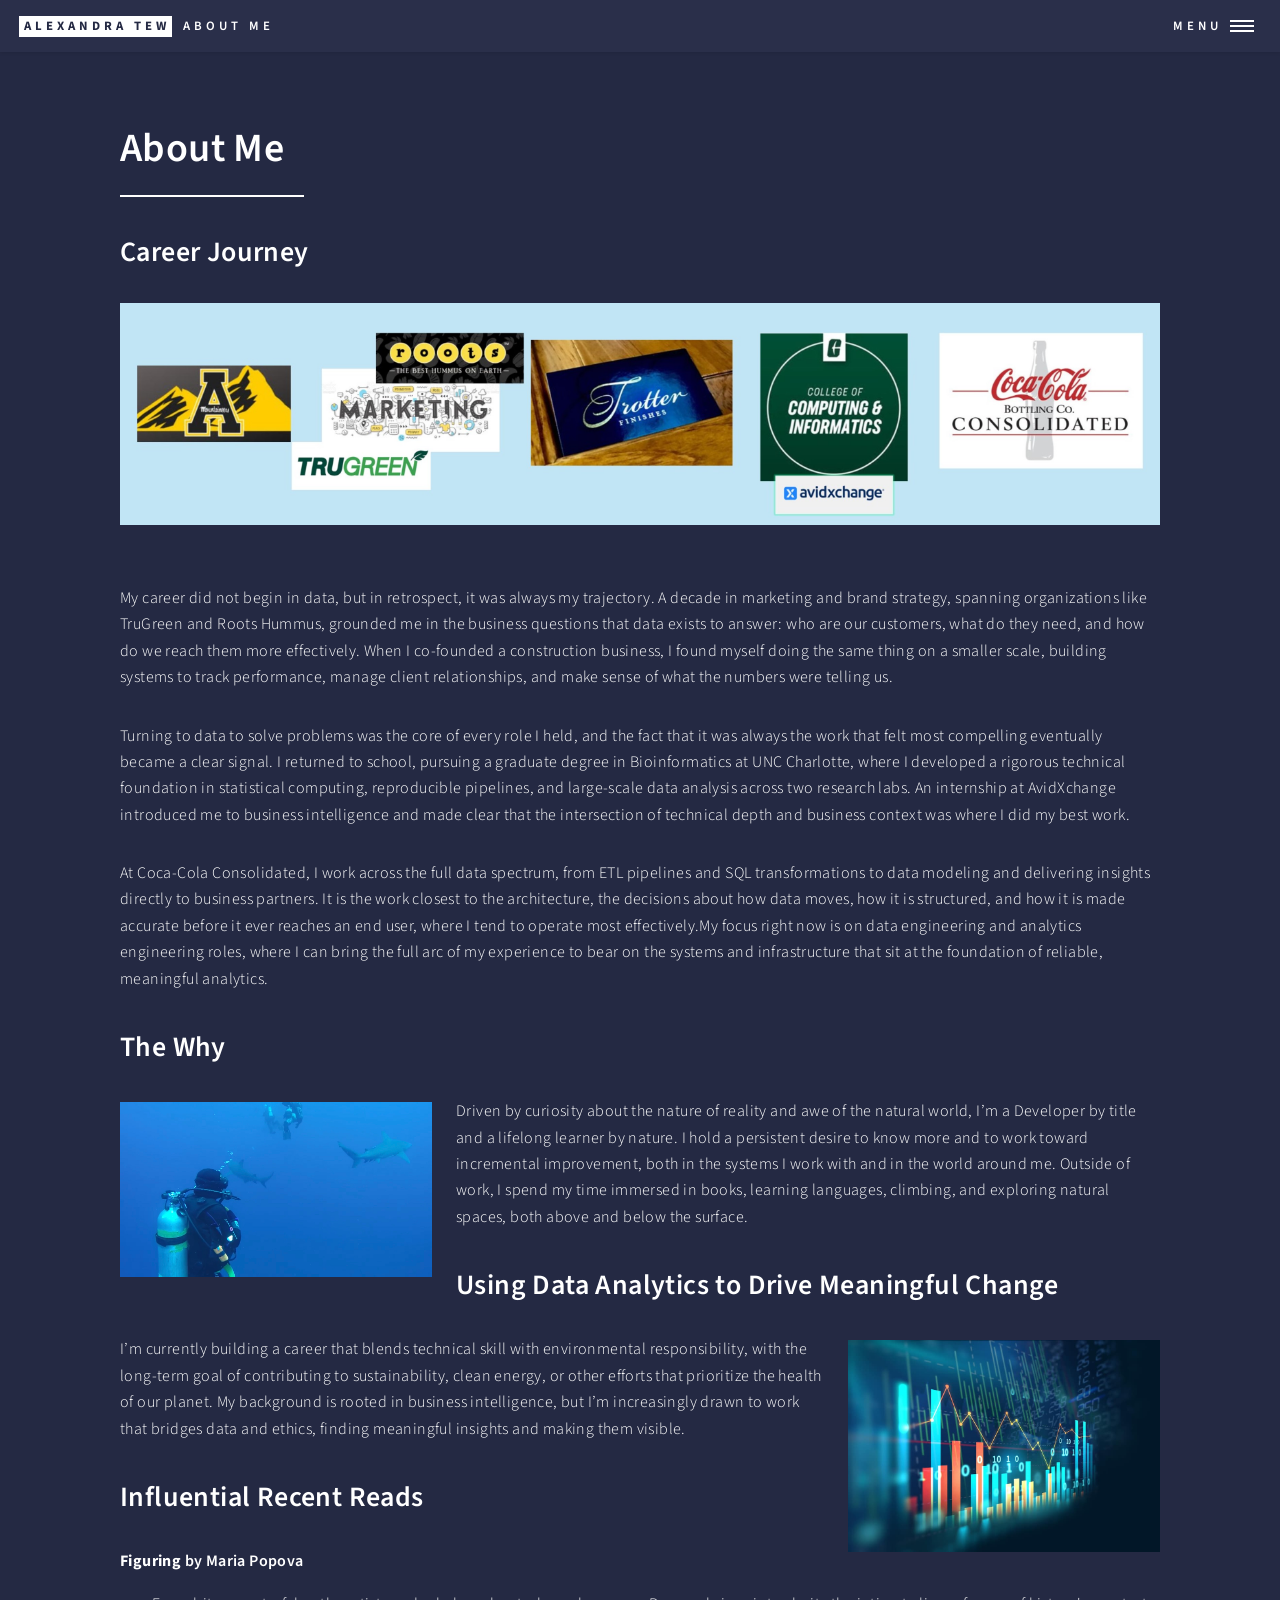
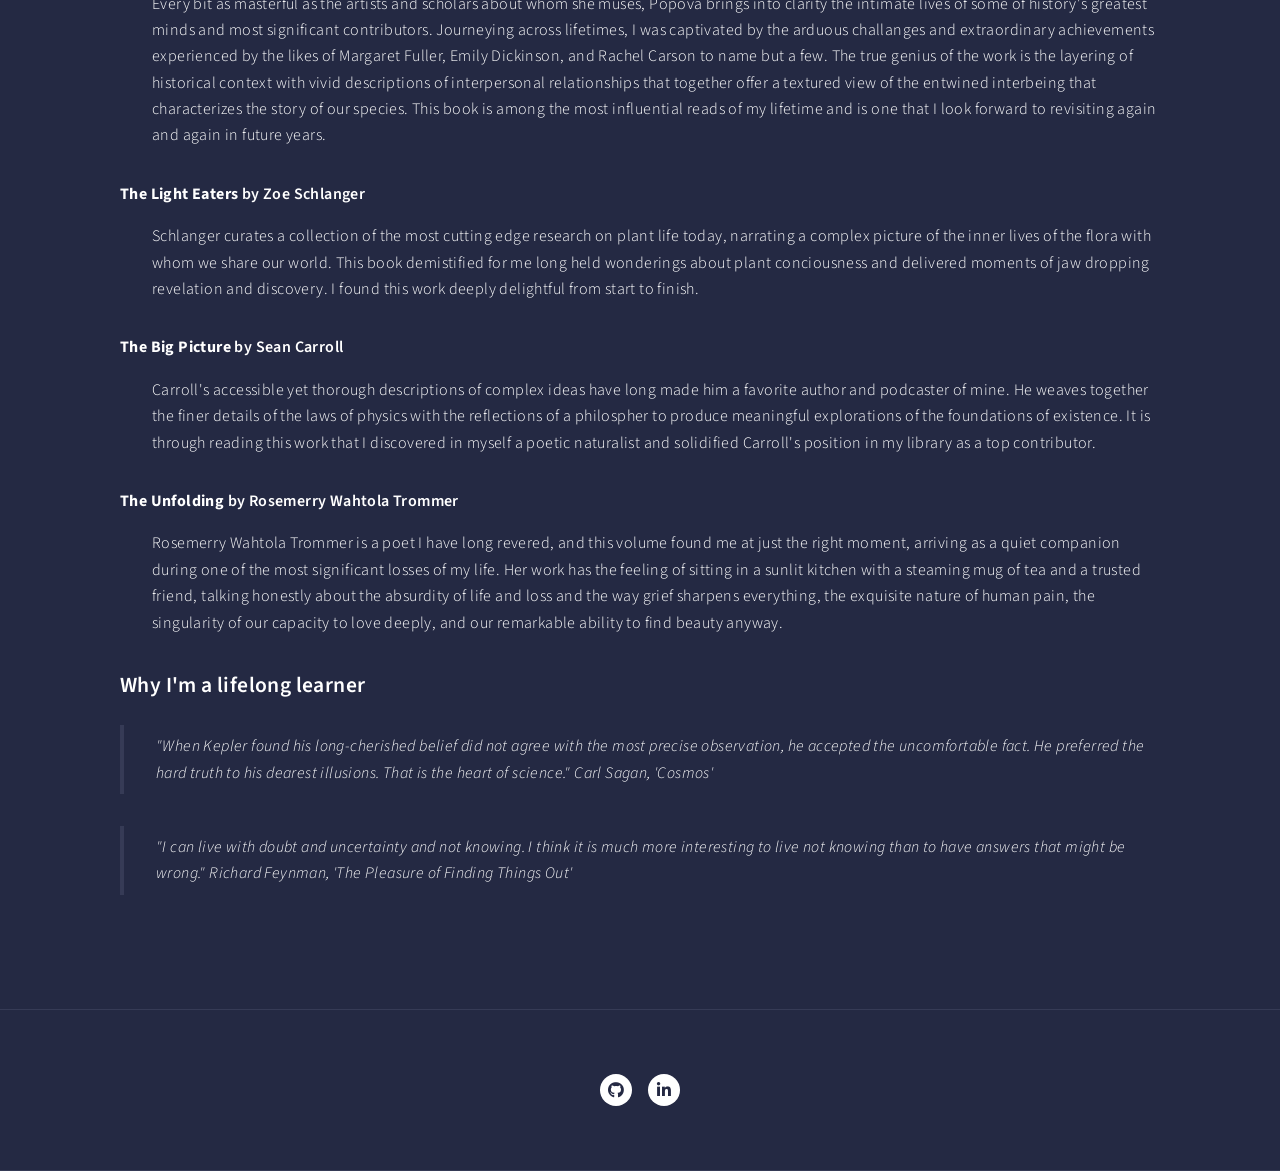
==== commit b0db1dcf: "adding about me page" ====
--- a/aboutme.html
+++ b/aboutme.html
@@ -25,7 +25,7 @@
 					<ul class="links">
 						<li><a href="index.html">Home</a></li>
 						<li><a href="resume.html">Resume</a></li>
-						<li><a href="projects.html">About Me</a></li>
+						<li><a href="aboutme.html">About Me</a></li>
 						<li><a href="thesis.html">Masters Thesis</a></li>
 					</ul>
 				</nav>
@@ -45,11 +45,20 @@
 								
 								<!-- Image -->
 								<h2>Career Journey</h2>
-								<h2>The Why</h2>
-								<p><span class="image left"><img src="images/SharkDive.jpg" alt="" /></span>Driven by curiosity about the nature of reality and awe of the natural world, I’m a Developer by title and a lifelong learner by nature. I hold a persistent desire to know more and to work toward incremental improvement, both in the systems I work with and in the world around me. Outside of work, I spend my time immersed in books, learning languages, climbing, and exploring natural spaces, both above and below the surface. </p>
-								<h2>Using Data Analytics to Drive Meaningful Change</h2>
-								<p><span class="image right"><img src="images/RiverHeadshot.jpg" alt="" /></span>I’m currently building a career that blends technical skill with environmental responsibility, with the long-term goal of contributing to sustainability, clean energy, or other efforts that prioritize the health of our planet. My background is rooted in business intelligence, but I’m increasingly drawn to work that bridges data and ethics, finding meaningful insights and making them visible. </p>
+								<p><span class="image center"><img src="images/careerjourneyblue.jpg" alt="Career Journey" style="width: 100%; height: auto; display: block; margin: 0 auto 20px auto;"/>
+									<p>My career did not begin in data, but in retrospect, it was always my trajectory. A decade in marketing and brand strategy, spanning organizations like TruGreen and Roots Hummus, grounded me in the business questions that data exists to answer: who are our customers, what do they need, and how do we reach them more effectively. When I co-founded a construction business, I found myself doing the same thing on a smaller scale, building systems to track performance, manage client relationships, and make sense of what the numbers were telling us.</p>
+									<p>Turning to data to solve problems was the core of every role I held, and the fact that it was always the work that felt most compelling eventually became a clear signal. I returned to school, pursuing a graduate degree in Bioinformatics at UNC Charlotte, where I developed a rigorous technical foundation in statistical computing, reproducible pipelines, and large-scale data analysis across two research labs. An internship at AvidXchange introduced me to business intelligence and made clear that the intersection of technical depth and business context was where I did my best work.</p>
+									<p>At Coca-Cola Consolidated, I work across the full data spectrum, from ETL pipelines and SQL transformations to data modeling and delivering insights directly to business partners. It is the work closest to the architecture, the decisions about how data moves, how it is structured, and how it is made accurate before it ever reaches an end user, where I tend to operate most effectively.My focus right now is on data engineering and analytics engineering roles, where I can bring the full arc of my experience to bear on the systems and infrastructure that sit at the foundation of reliable, meaningful analytics.</p>
+								
+								<div>	
+									<h2>The Why</h2>
+									<p><span class="image left"><img src="images/SharkDive.jpg" alt="" /></span>Driven by curiosity about the nature of reality and awe of the natural world, I’m a Developer by title and a lifelong learner by nature. I hold a persistent desire to know more and to work toward incremental improvement, both in the systems I work with and in the world around me. Outside of work, I spend my time immersed in books, learning languages, climbing, and exploring natural spaces, both above and below the surface. </p>
+								</div>
+								<div>
+									<h2>Using Data Analytics to Drive Meaningful Change</h2>
+									<p><span class="image right"><img src="images/datascience.jpg" alt="" /></span>I’m currently building a career that blends technical skill with environmental responsibility, with the long-term goal of contributing to sustainability, clean energy, or other efforts that prioritize the health of our planet. My background is rooted in business intelligence, but I’m increasingly drawn to work that bridges data and ethics, finding meaningful insights and making them visible. </p>
 									</code></pre>
+								</div>
 
 								<!-- Text stuff -->
 								<h2>Influential Recent Reads</h2>
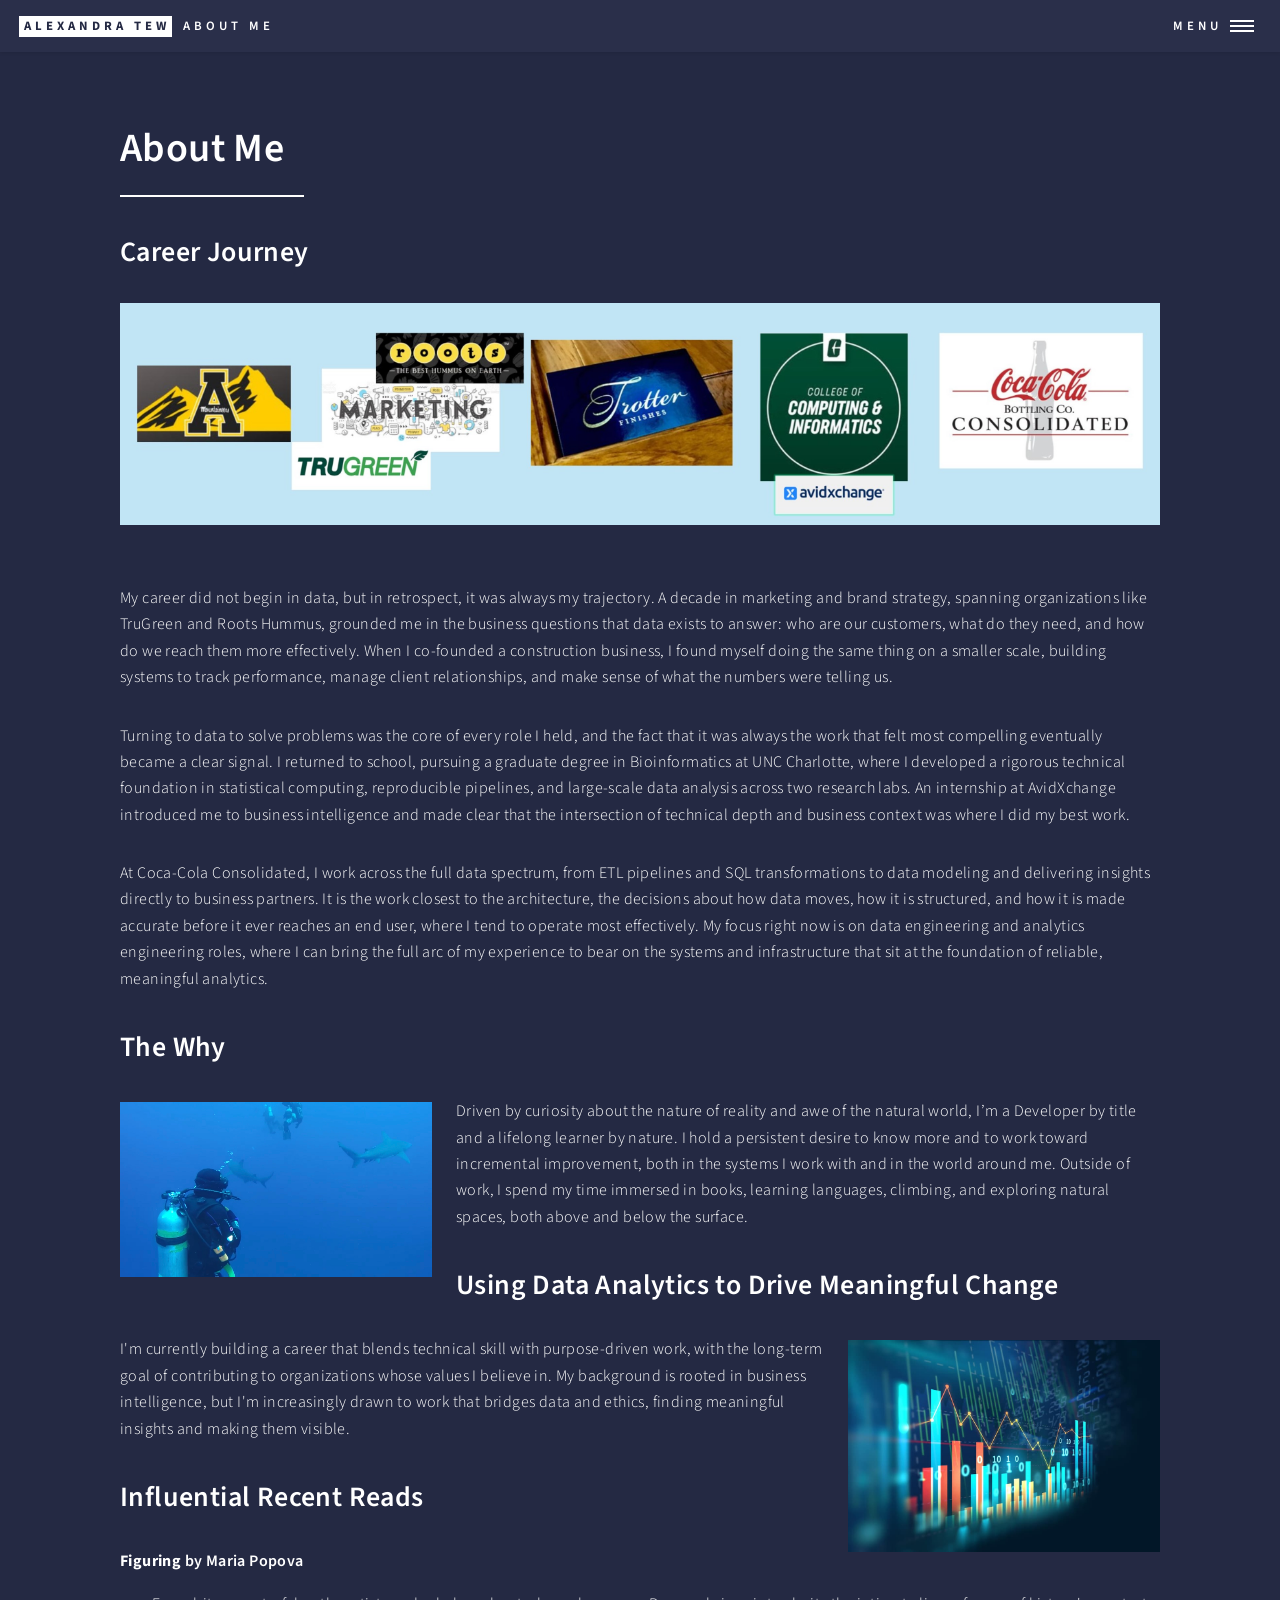
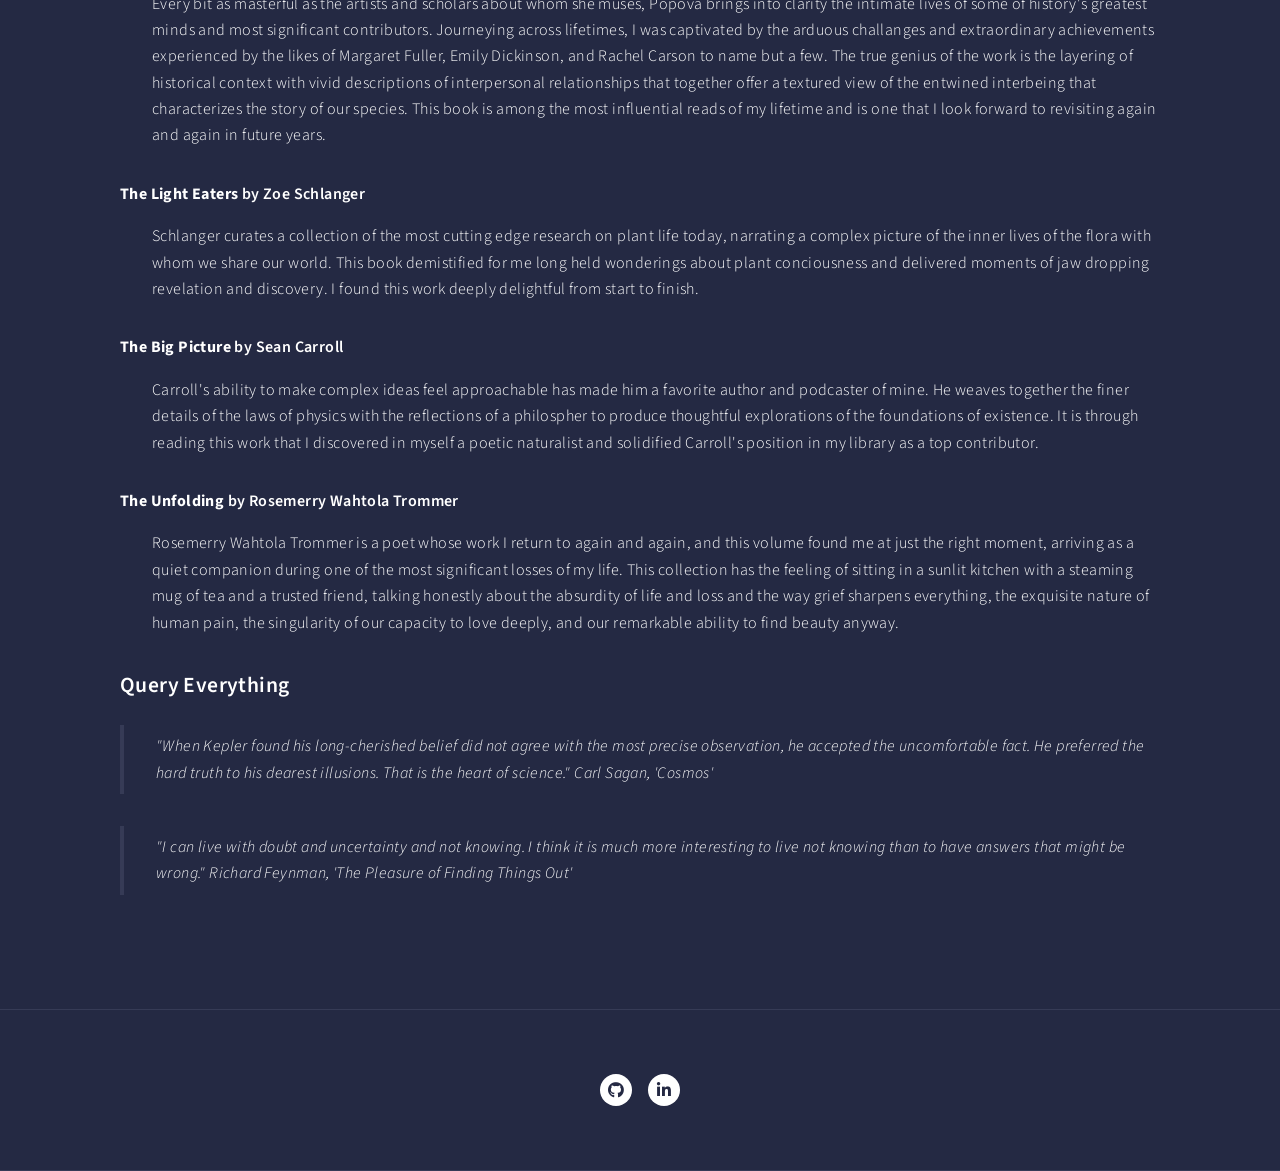
==== commit 70dae020: "about me language edits" ====
--- a/aboutme.html
+++ b/aboutme.html
@@ -48,7 +48,7 @@
 								<p><span class="image center"><img src="images/careerjourneyblue.jpg" alt="Career Journey" style="width: 100%; height: auto; display: block; margin: 0 auto 20px auto;"/>
 									<p>My career did not begin in data, but in retrospect, it was always my trajectory. A decade in marketing and brand strategy, spanning organizations like TruGreen and Roots Hummus, grounded me in the business questions that data exists to answer: who are our customers, what do they need, and how do we reach them more effectively. When I co-founded a construction business, I found myself doing the same thing on a smaller scale, building systems to track performance, manage client relationships, and make sense of what the numbers were telling us.</p>
 									<p>Turning to data to solve problems was the core of every role I held, and the fact that it was always the work that felt most compelling eventually became a clear signal. I returned to school, pursuing a graduate degree in Bioinformatics at UNC Charlotte, where I developed a rigorous technical foundation in statistical computing, reproducible pipelines, and large-scale data analysis across two research labs. An internship at AvidXchange introduced me to business intelligence and made clear that the intersection of technical depth and business context was where I did my best work.</p>
-									<p>At Coca-Cola Consolidated, I work across the full data spectrum, from ETL pipelines and SQL transformations to data modeling and delivering insights directly to business partners. It is the work closest to the architecture, the decisions about how data moves, how it is structured, and how it is made accurate before it ever reaches an end user, where I tend to operate most effectively.My focus right now is on data engineering and analytics engineering roles, where I can bring the full arc of my experience to bear on the systems and infrastructure that sit at the foundation of reliable, meaningful analytics.</p>
+									<p>At Coca-Cola Consolidated, I work across the full data spectrum, from ETL pipelines and SQL transformations to data modeling and delivering insights directly to business partners. It is the work closest to the architecture, the decisions about how data moves, how it is structured, and how it is made accurate before it ever reaches an end user, where I tend to operate most effectively. My focus right now is on data engineering and analytics engineering roles, where I can bring the full arc of my experience to bear on the systems and infrastructure that sit at the foundation of reliable, meaningful analytics.</p>
 								
 								<div>	
 									<h2>The Why</h2>
@@ -56,7 +56,7 @@
 								</div>
 								<div>
 									<h2>Using Data Analytics to Drive Meaningful Change</h2>
-									<p><span class="image right"><img src="images/datascience.jpg" alt="" /></span>I’m currently building a career that blends technical skill with environmental responsibility, with the long-term goal of contributing to sustainability, clean energy, or other efforts that prioritize the health of our planet. My background is rooted in business intelligence, but I’m increasingly drawn to work that bridges data and ethics, finding meaningful insights and making them visible. </p>
+									<p><span class="image right"><img src="images/datascience.jpg" alt="" /></span>I'm currently building a career that blends technical skill with purpose-driven work, with the long-term goal of contributing to organizations whose values I believe in. My background is rooted in business intelligence, but I'm increasingly drawn to work that bridges data and ethics, finding meaningful insights and making them visible.</p>
 									</code></pre>
 								</div>
 
@@ -73,16 +73,16 @@
 									</dd>
 									<dt><strong>The Big Picture</strong> by Sean Carroll</dt>
 									<dd>
-										<p>Carroll's accessible yet thorough descriptions of complex ideas have long made him a favorite author and podcaster of mine. He weaves together the finer details of the laws of physics with the reflections of a philospher to produce meaningful explorations of the foundations of existence. It is through reading this work that I discovered in myself a poetic naturalist and solidified Carroll's position in my library as a top contributor.</p>
+										<p>Carroll's ability to make complex ideas feel approachable has made him a favorite author and podcaster of mine. He weaves together the finer details of the laws of physics with the reflections of a philospher to produce thoughtful explorations of the foundations of existence. It is through reading this work that I discovered in myself a poetic naturalist and solidified Carroll's position in my library as a top contributor.</p>
 									</dd>
 									<dt><strong>The Unfolding</strong> by Rosemerry Wahtola Trommer</dt>
 									<dd>
-										<p>Rosemerry Wahtola Trommer is a poet I have long revered, and this volume found me at just the right moment, arriving as a quiet companion during one of the most significant losses of my life. Her work has the feeling of sitting in a sunlit kitchen with a steaming mug of tea and a trusted friend, talking honestly about the absurdity of life and loss and the way grief sharpens everything, the exquisite nature of human pain, the singularity of our capacity to love deeply, and our remarkable ability to find beauty anyway.</p>
+										<p>Rosemerry Wahtola Trommer is a poet whose work I return to again and again, and this volume found me at just the right moment, arriving as a quiet companion during one of the most significant losses of my life. This collection has the feeling of sitting in a sunlit kitchen with a steaming mug of tea and a trusted friend, talking honestly about the absurdity of life and loss and the way grief sharpens everything, the exquisite nature of human pain, the singularity of our capacity to love deeply, and our remarkable ability to find beauty anyway.</p>
 									</dd>
 								</dl>
 
 								<!-- Blockquote -->
-								<h3>Why I'm a lifelong learner</h3>
+								<h3>Query Everything</h3>
 								<blockquote>"When Kepler found his long-cherished belief did not agree with the most precise observation, he accepted the uncomfortable fact. He preferred the hard truth to his dearest illusions. That is the heart of science." Carl Sagan, 'Cosmos'</blockquote>
 								<blockquote>"I can live with doubt and uncertainty and not knowing. I think it is much more interesting to live not knowing than to have answers that might be wrong." Richard Feynman, 'The Pleasure of Finding Things Out'</blockquote>
 							</div>
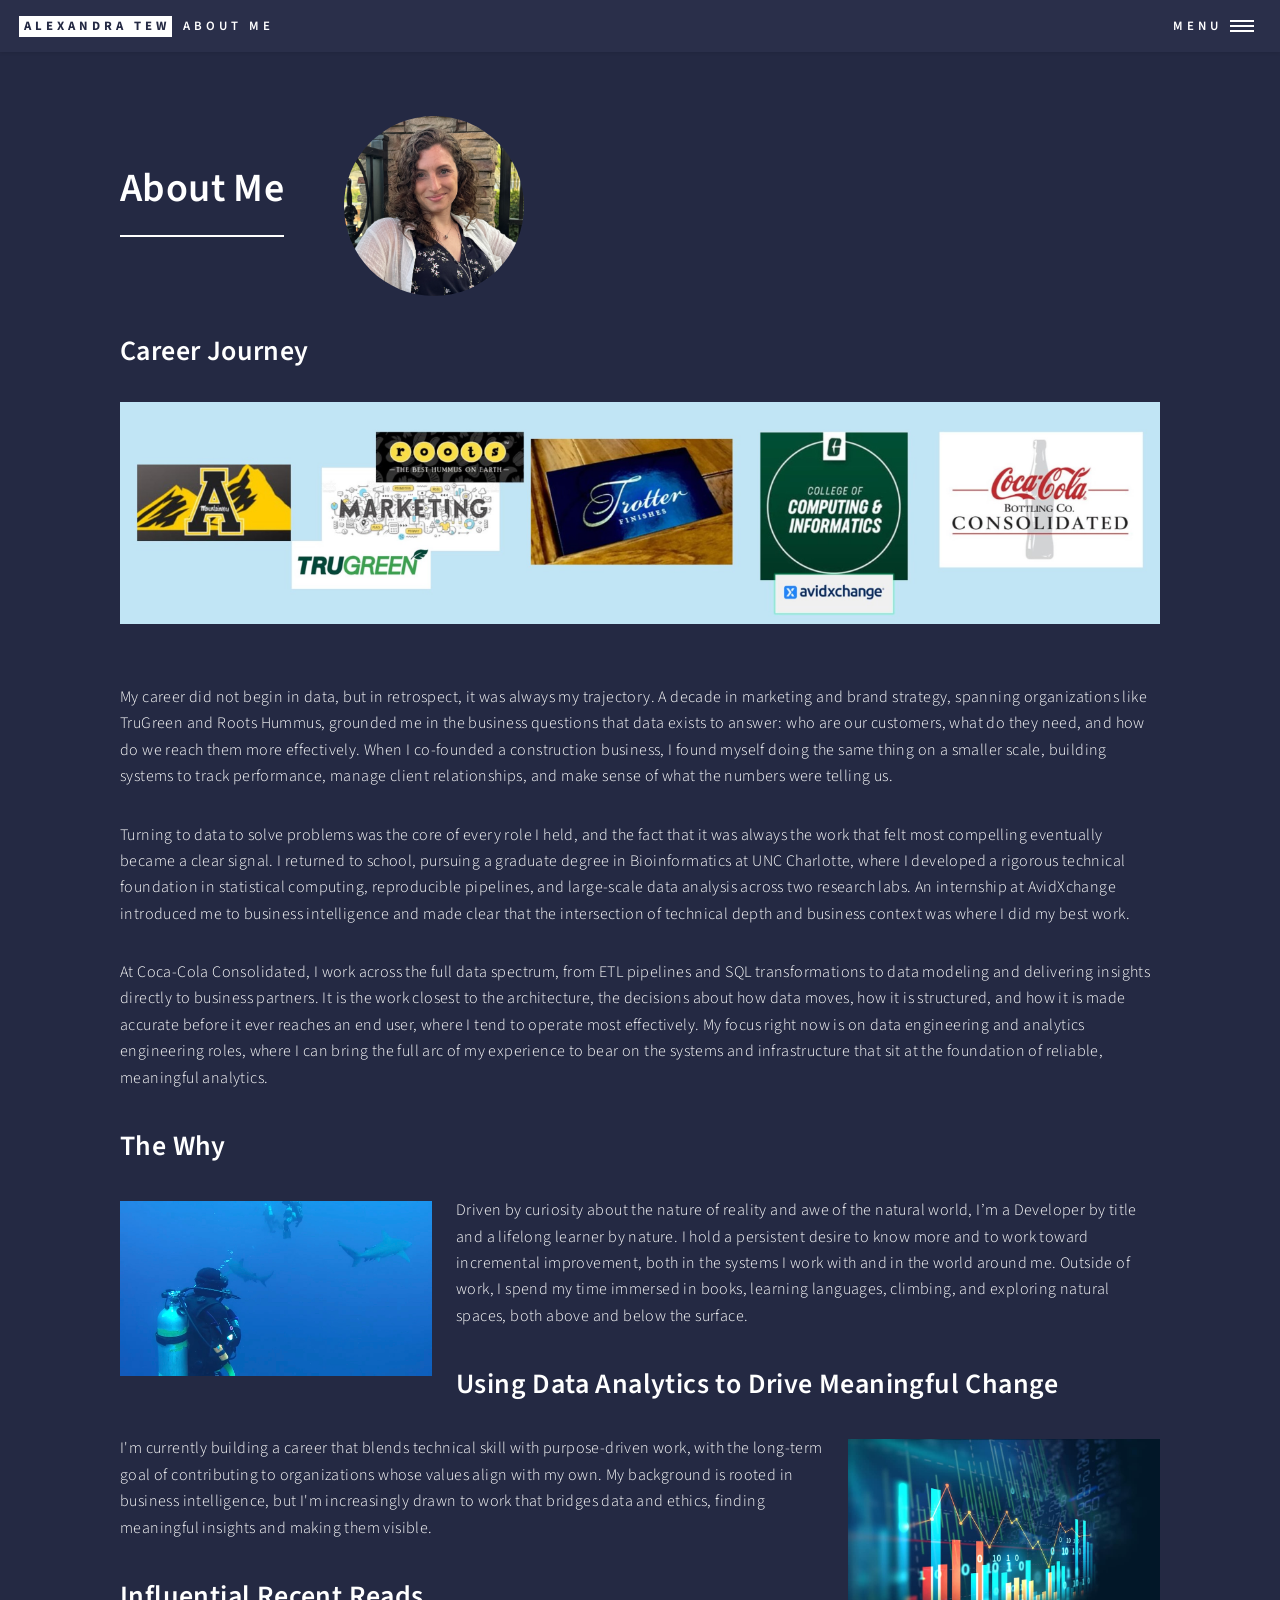
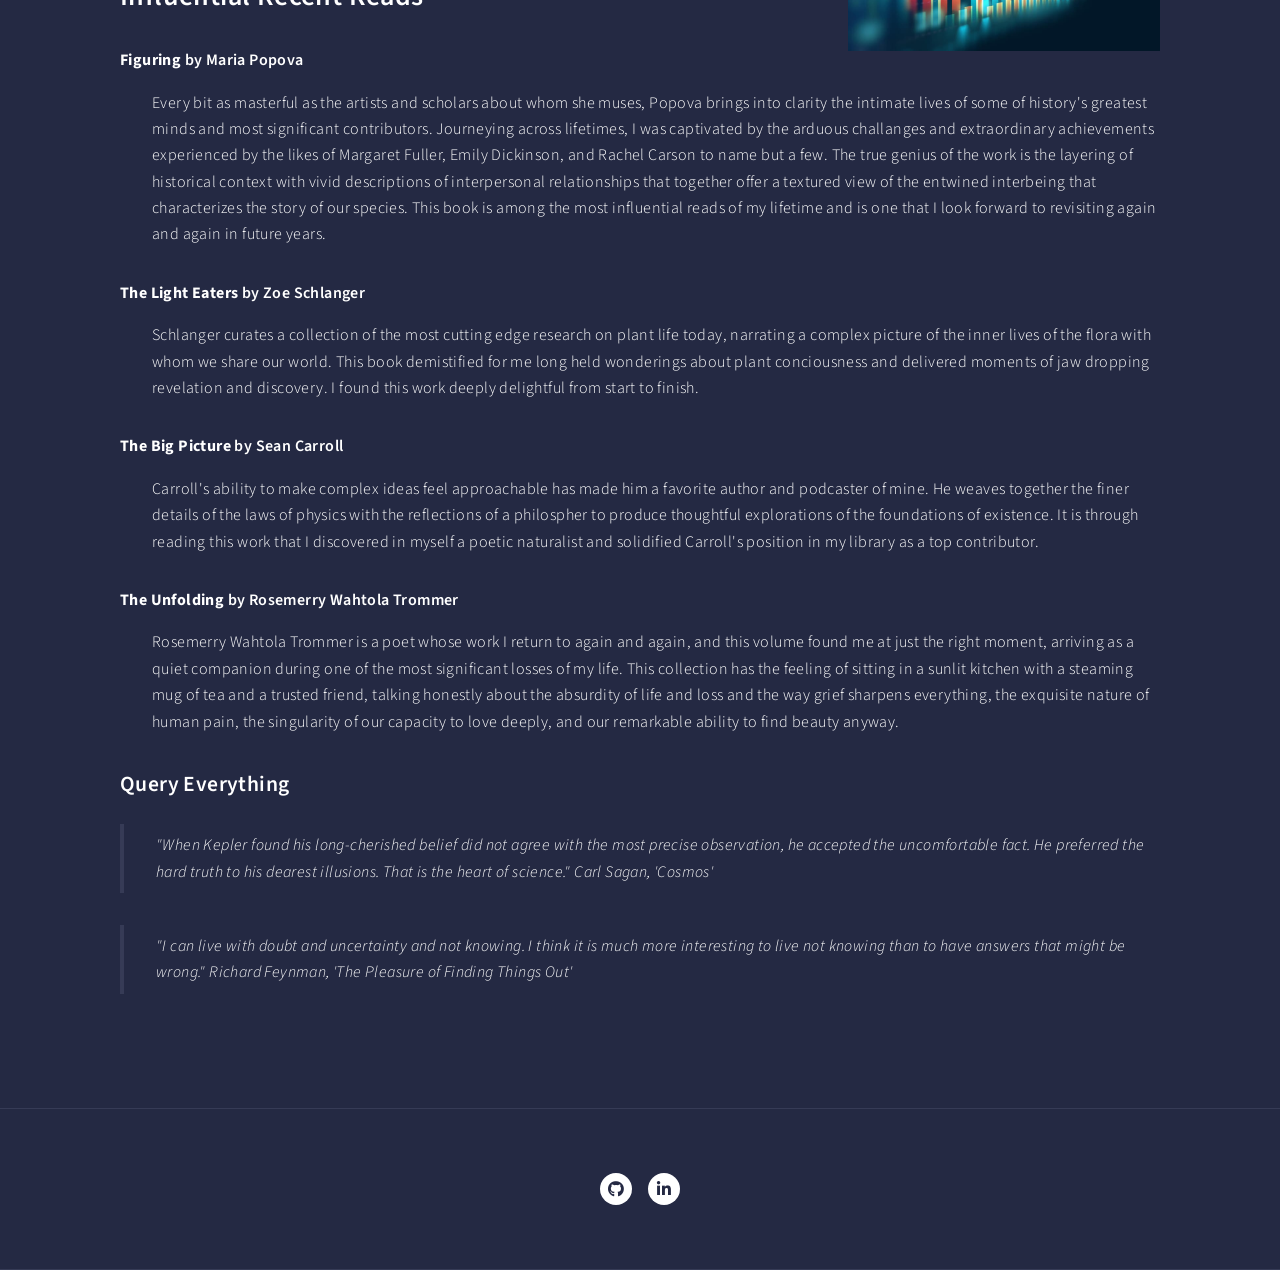
==== commit 5df391ee: "add headshot" ====
--- a/aboutme.html
+++ b/aboutme.html
@@ -36,10 +36,17 @@
 					<!-- Elements -->
 					<section id="one">
 						<div class="inner">
+							<header class="major" style="display: flex; align-items: center; justify-content: space-between;">
+								<h1>About Me</h1>
+								<img src="images/headshot.jpeg" alt="Alexandra Tew" style="width: 180px; height: 180px; object-fit: cover; border-radius: 50%; flex-shrink: 0; margin-left: 60px;" />
+							</header>
+
+						<!-- <div class="inner">
 							<!-- <div class="row gtr-200"> -->
-							<header class="major">
+							<!-- <header class="major">
 								<h1>About Me</h1>
-							</header>
+								<img src="images/headshot.jpeg" alt="Alexandra Tew" style="position: absolute; top: 0; right: 0; width: 120px; height: 120px; object-fit: cover; border-radius: 50%;" />
+							</header> -->
 
 							<div class="col-6 col-12-medium">
 								
@@ -56,7 +63,7 @@
 								</div>
 								<div>
 									<h2>Using Data Analytics to Drive Meaningful Change</h2>
-									<p><span class="image right"><img src="images/datascience.jpg" alt="" /></span>I'm currently building a career that blends technical skill with purpose-driven work, with the long-term goal of contributing to organizations whose values I believe in. My background is rooted in business intelligence, but I'm increasingly drawn to work that bridges data and ethics, finding meaningful insights and making them visible.</p>
+									<p><span class="image right"><img src="images/datascience.jpg" alt="" /></span>I'm currently building a career that blends technical skill with purpose-driven work, with the long-term goal of contributing to organizations whose values align with my own. My background is rooted in business intelligence, but I'm increasingly drawn to work that bridges data and ethics, finding meaningful insights and making them visible.</p>
 									</code></pre>
 								</div>
 
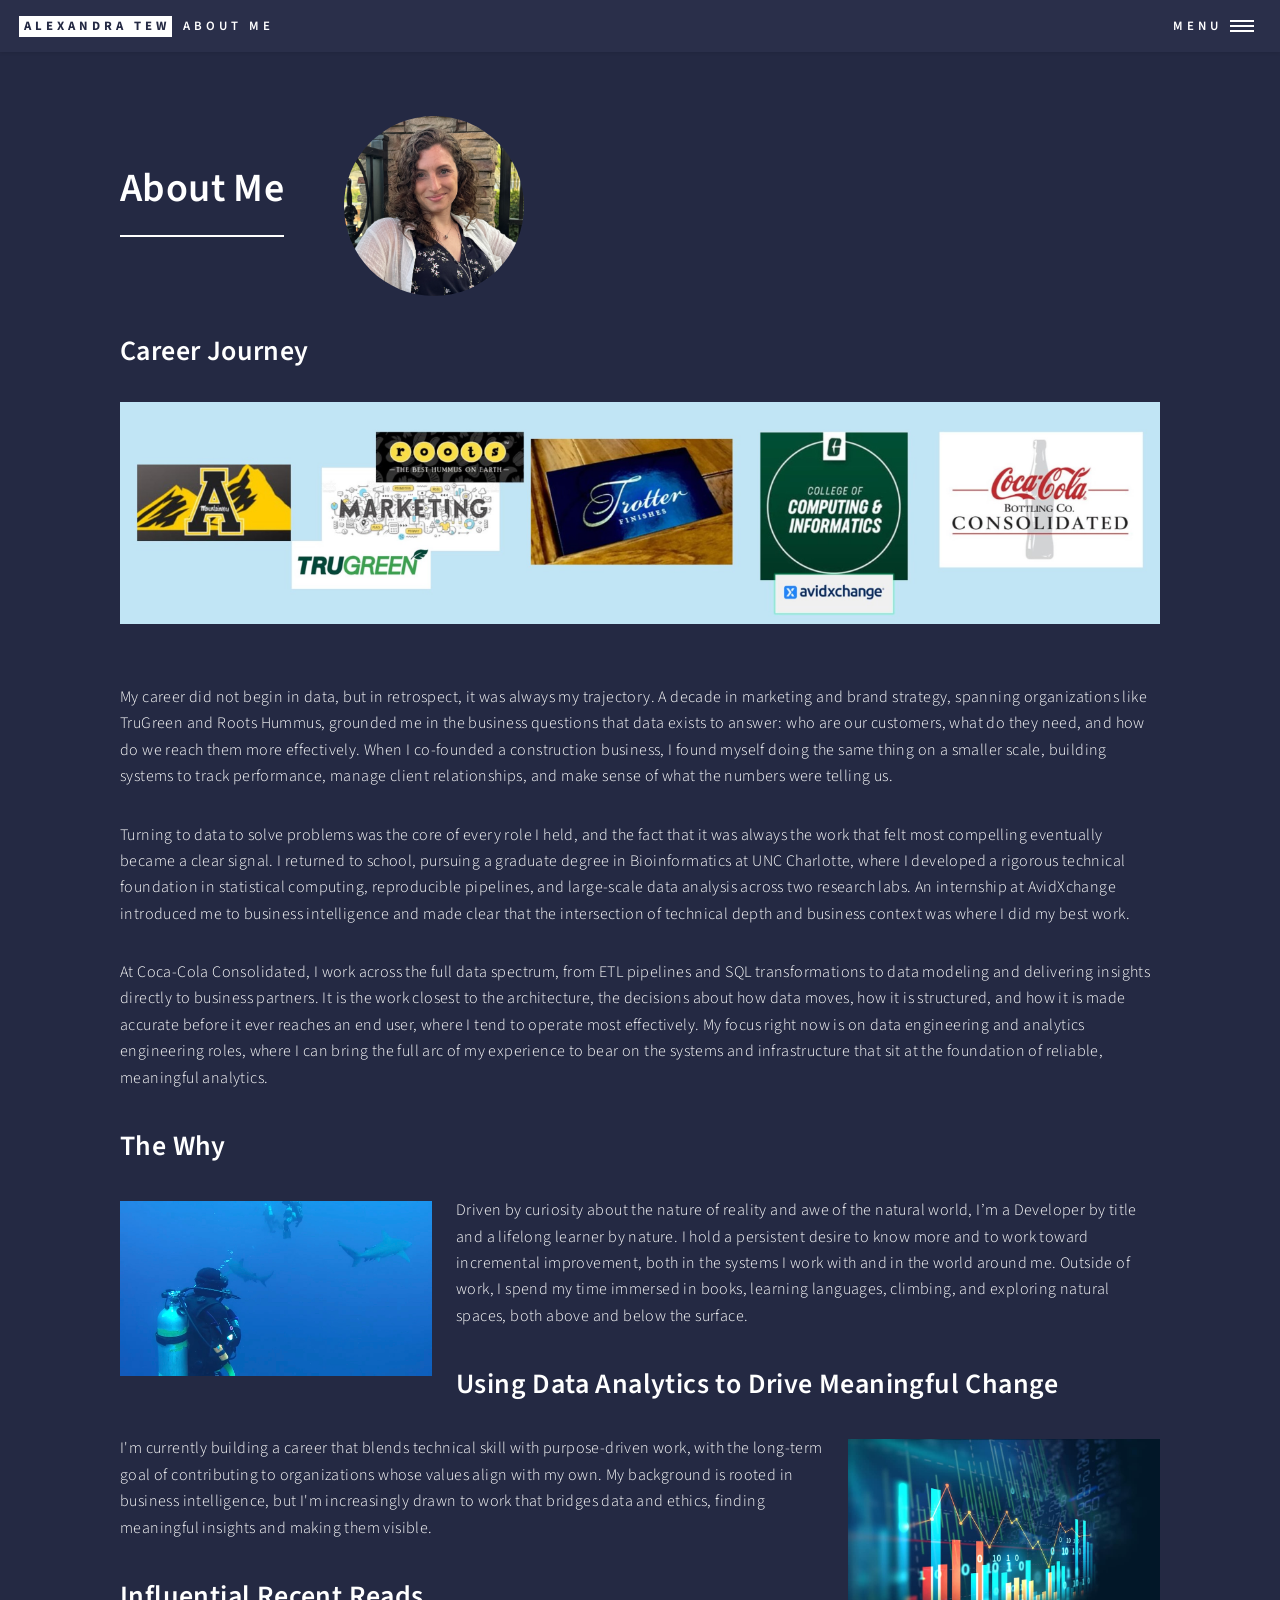
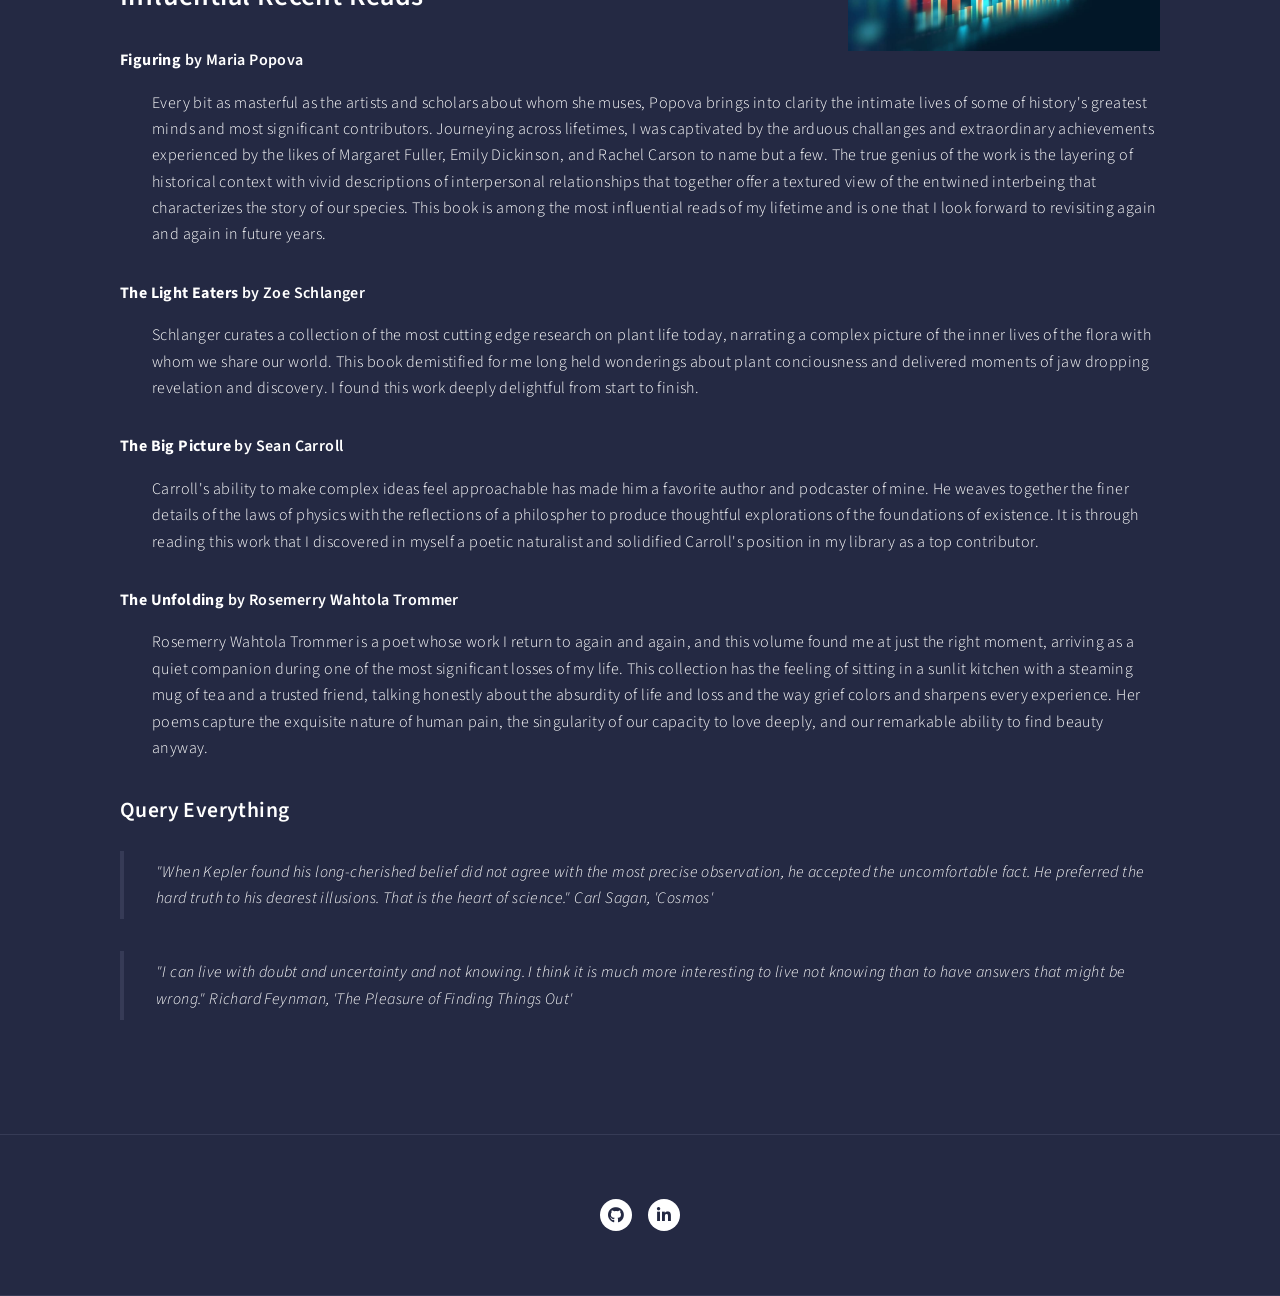
==== commit 201885a6: "more edits" ====
--- a/aboutme.html
+++ b/aboutme.html
@@ -84,7 +84,7 @@
 									</dd>
 									<dt><strong>The Unfolding</strong> by Rosemerry Wahtola Trommer</dt>
 									<dd>
-										<p>Rosemerry Wahtola Trommer is a poet whose work I return to again and again, and this volume found me at just the right moment, arriving as a quiet companion during one of the most significant losses of my life. This collection has the feeling of sitting in a sunlit kitchen with a steaming mug of tea and a trusted friend, talking honestly about the absurdity of life and loss and the way grief sharpens everything, the exquisite nature of human pain, the singularity of our capacity to love deeply, and our remarkable ability to find beauty anyway.</p>
+										<p>Rosemerry Wahtola Trommer is a poet whose work I return to again and again, and this volume found me at just the right moment, arriving as a quiet companion during one of the most significant losses of my life. This collection has the feeling of sitting in a sunlit kitchen with a steaming mug of tea and a trusted friend, talking honestly about the absurdity of life and loss and the way grief colors and sharpens every experience. Her poems capture the exquisite nature of human pain, the singularity of our capacity to love deeply, and our remarkable ability to find beauty anyway.</p>
 									</dd>
 								</dl>
 
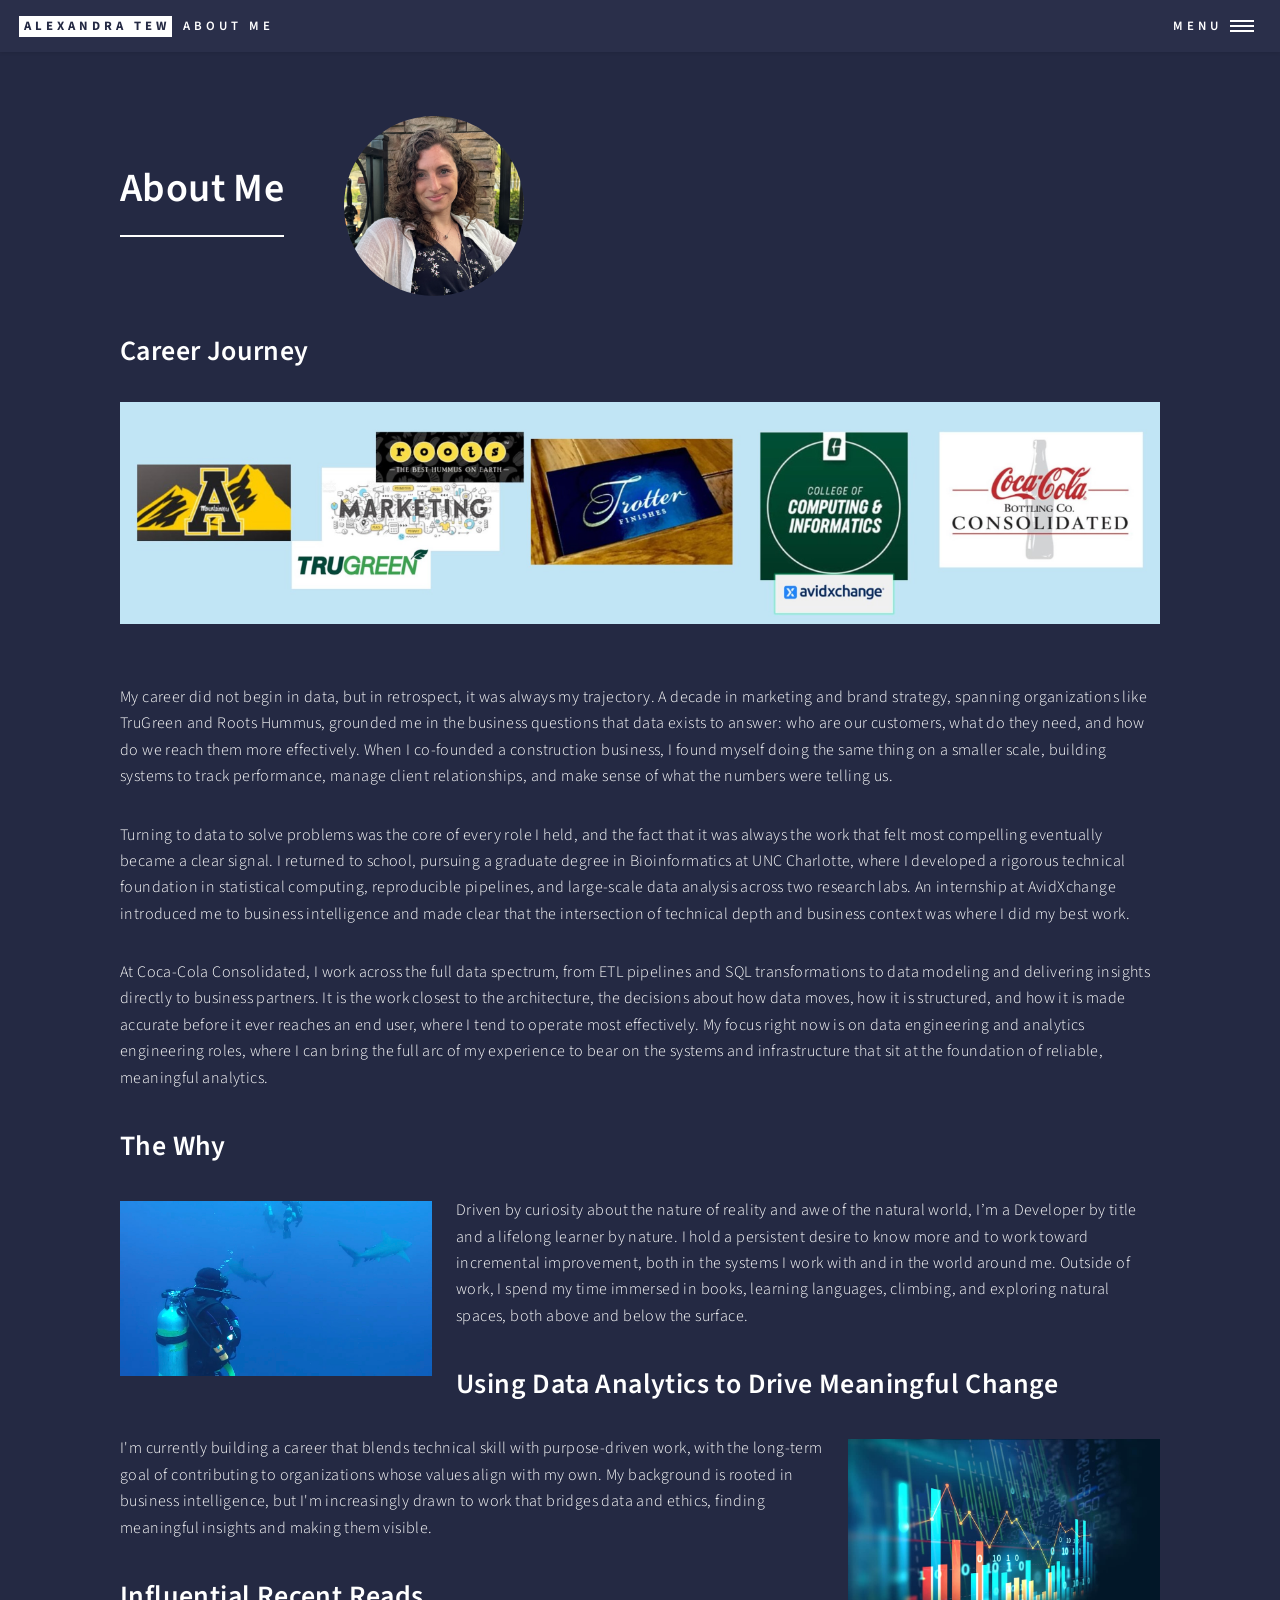
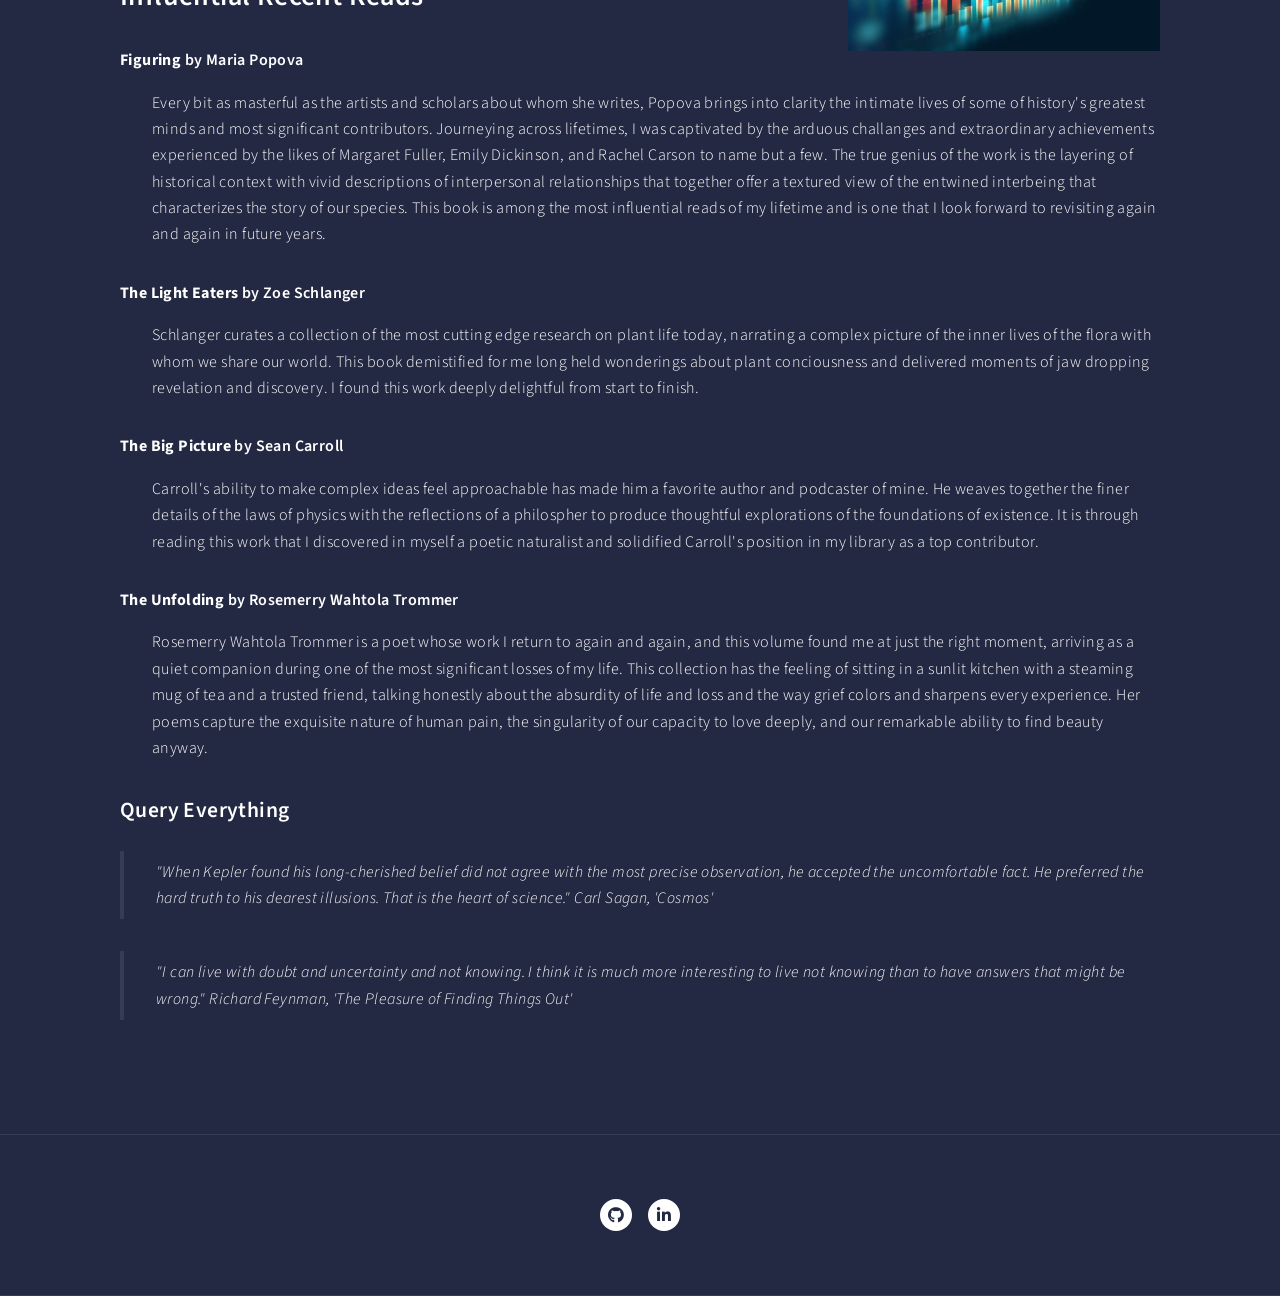
==== commit 31cb81cd: "more edits" ====
--- a/aboutme.html
+++ b/aboutme.html
@@ -72,7 +72,7 @@
 								<dl>
 									<dt><strong style="font-weight: bold;">Figuring</strong> by Maria Popova </dt>
 									<dd>
-										<p>Every bit as masterful as the artists and scholars about whom she muses, Popova brings into clarity the intimate lives of some of history's greatest minds and most significant contributors. Journeying across lifetimes, I was captivated by the arduous challanges and extraordinary achievements experienced by the likes of Margaret Fuller, Emily Dickinson, and Rachel Carson to name but a few. The true genius of the work is the layering of historical context with vivid descriptions of interpersonal relationships that together offer a textured view of the entwined interbeing that characterizes the story of our species. This book is among the most influential reads of my lifetime and is one that I look forward to revisiting again and again in future years.</p>
+										<p>Every bit as masterful as the artists and scholars about whom she writes, Popova brings into clarity the intimate lives of some of history's greatest minds and most significant contributors. Journeying across lifetimes, I was captivated by the arduous challanges and extraordinary achievements experienced by the likes of Margaret Fuller, Emily Dickinson, and Rachel Carson to name but a few. The true genius of the work is the layering of historical context with vivid descriptions of interpersonal relationships that together offer a textured view of the entwined interbeing that characterizes the story of our species. This book is among the most influential reads of my lifetime and is one that I look forward to revisiting again and again in future years.</p>
 									</dd>
 									<dt><strong>The Light Eaters</strong> by Zoe Schlanger</dt>
 									<dd>
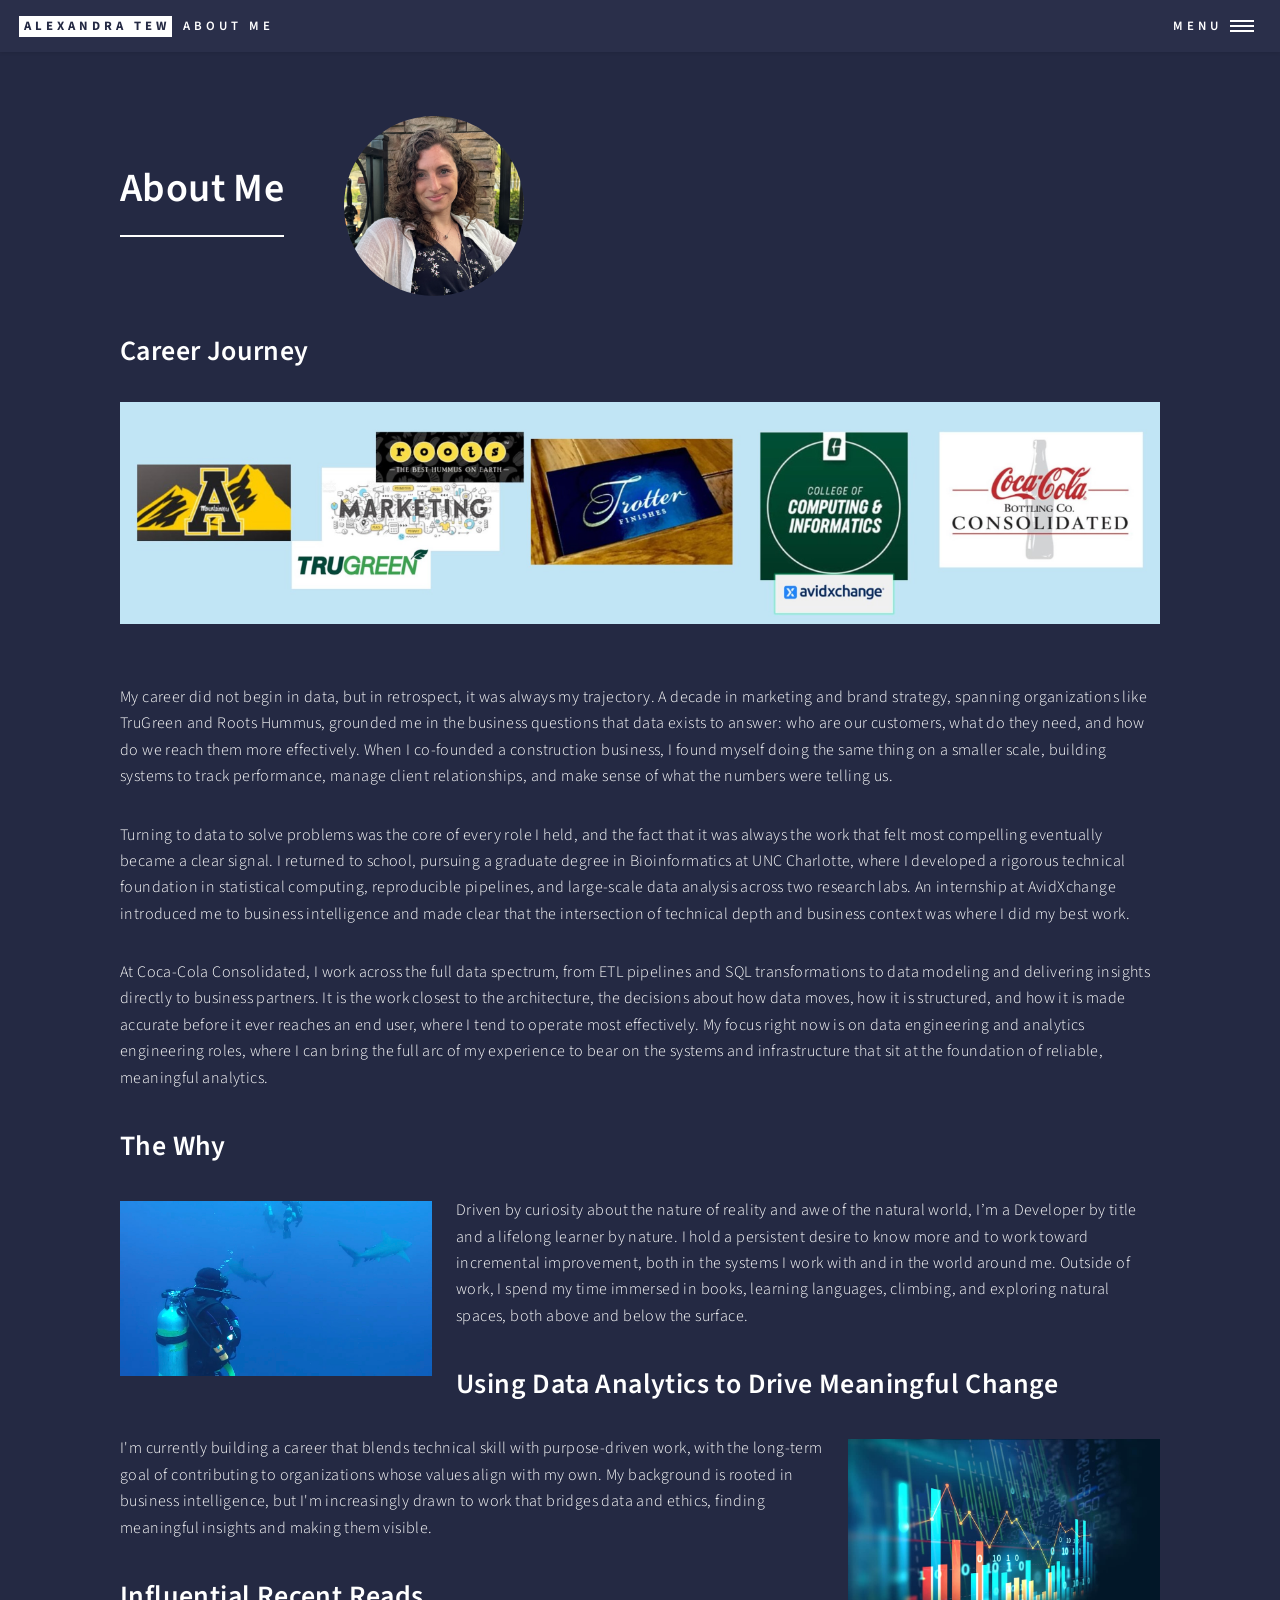
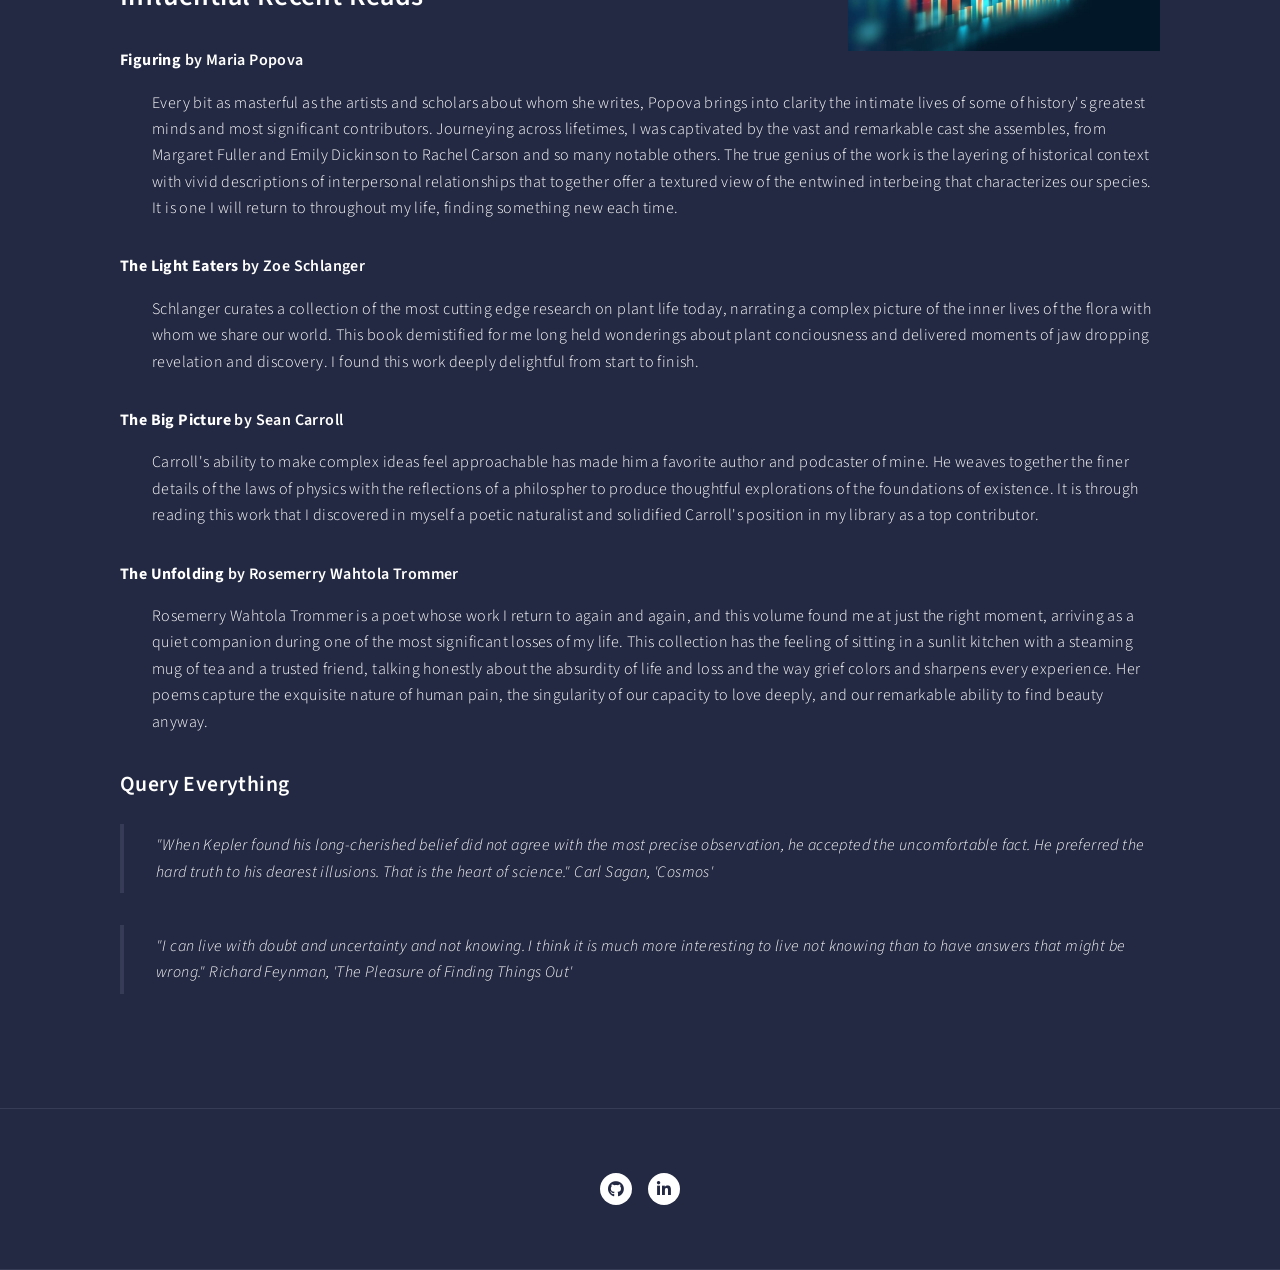
==== commit 5d381588: "more edits" ====
--- a/aboutme.html
+++ b/aboutme.html
@@ -72,7 +72,7 @@
 								<dl>
 									<dt><strong style="font-weight: bold;">Figuring</strong> by Maria Popova </dt>
 									<dd>
-										<p>Every bit as masterful as the artists and scholars about whom she writes, Popova brings into clarity the intimate lives of some of history's greatest minds and most significant contributors. Journeying across lifetimes, I was captivated by the arduous challanges and extraordinary achievements experienced by the likes of Margaret Fuller, Emily Dickinson, and Rachel Carson to name but a few. The true genius of the work is the layering of historical context with vivid descriptions of interpersonal relationships that together offer a textured view of the entwined interbeing that characterizes the story of our species. This book is among the most influential reads of my lifetime and is one that I look forward to revisiting again and again in future years.</p>
+										<p>Every bit as masterful as the artists and scholars about whom she writes, Popova brings into clarity the intimate lives of some of history's greatest minds and most significant contributors. Journeying across lifetimes, I was captivated by the vast and remarkable cast she assembles, from Margaret Fuller and Emily Dickinson to Rachel Carson and so many notable others. The true genius of the work is the layering of historical context with vivid descriptions of interpersonal relationships that together offer a textured view of the entwined interbeing that characterizes our species. It is one I will return to throughout my life, finding something new each time.</p>
 									</dd>
 									<dt><strong>The Light Eaters</strong> by Zoe Schlanger</dt>
 									<dd>
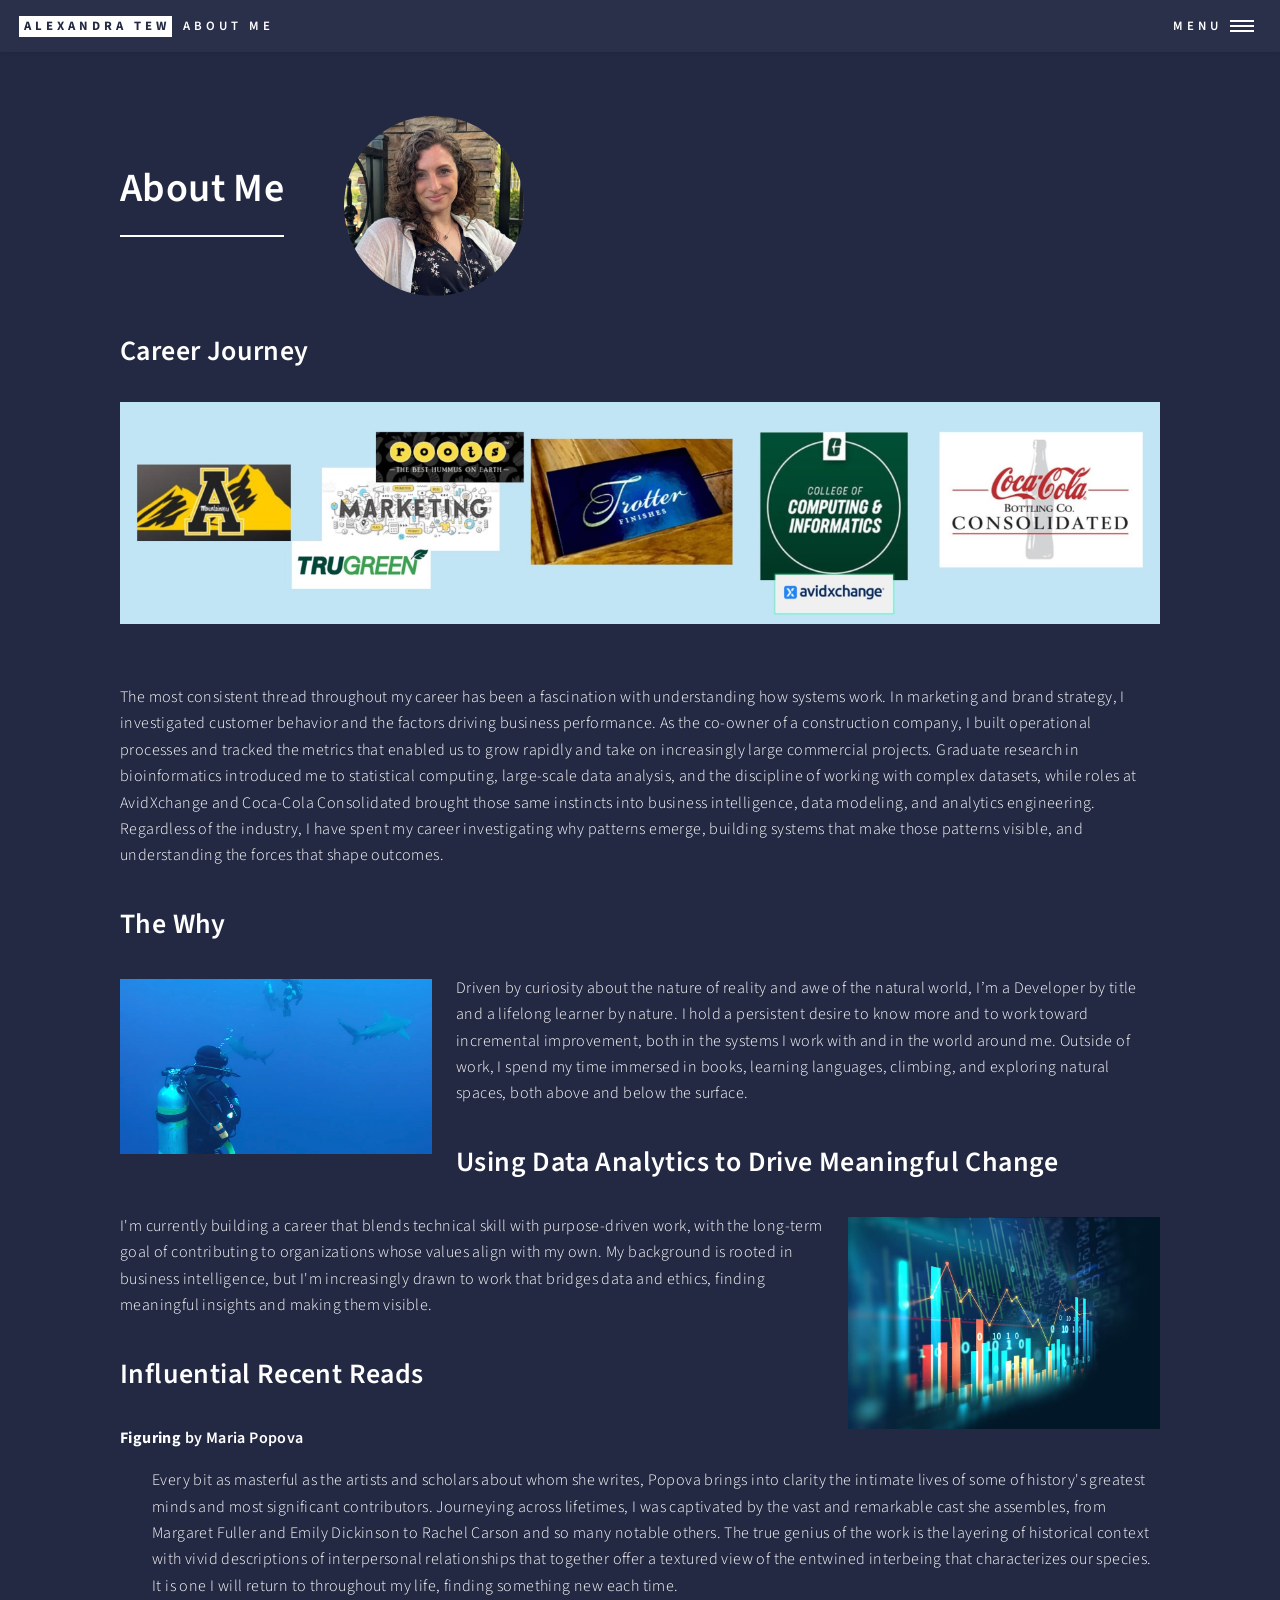
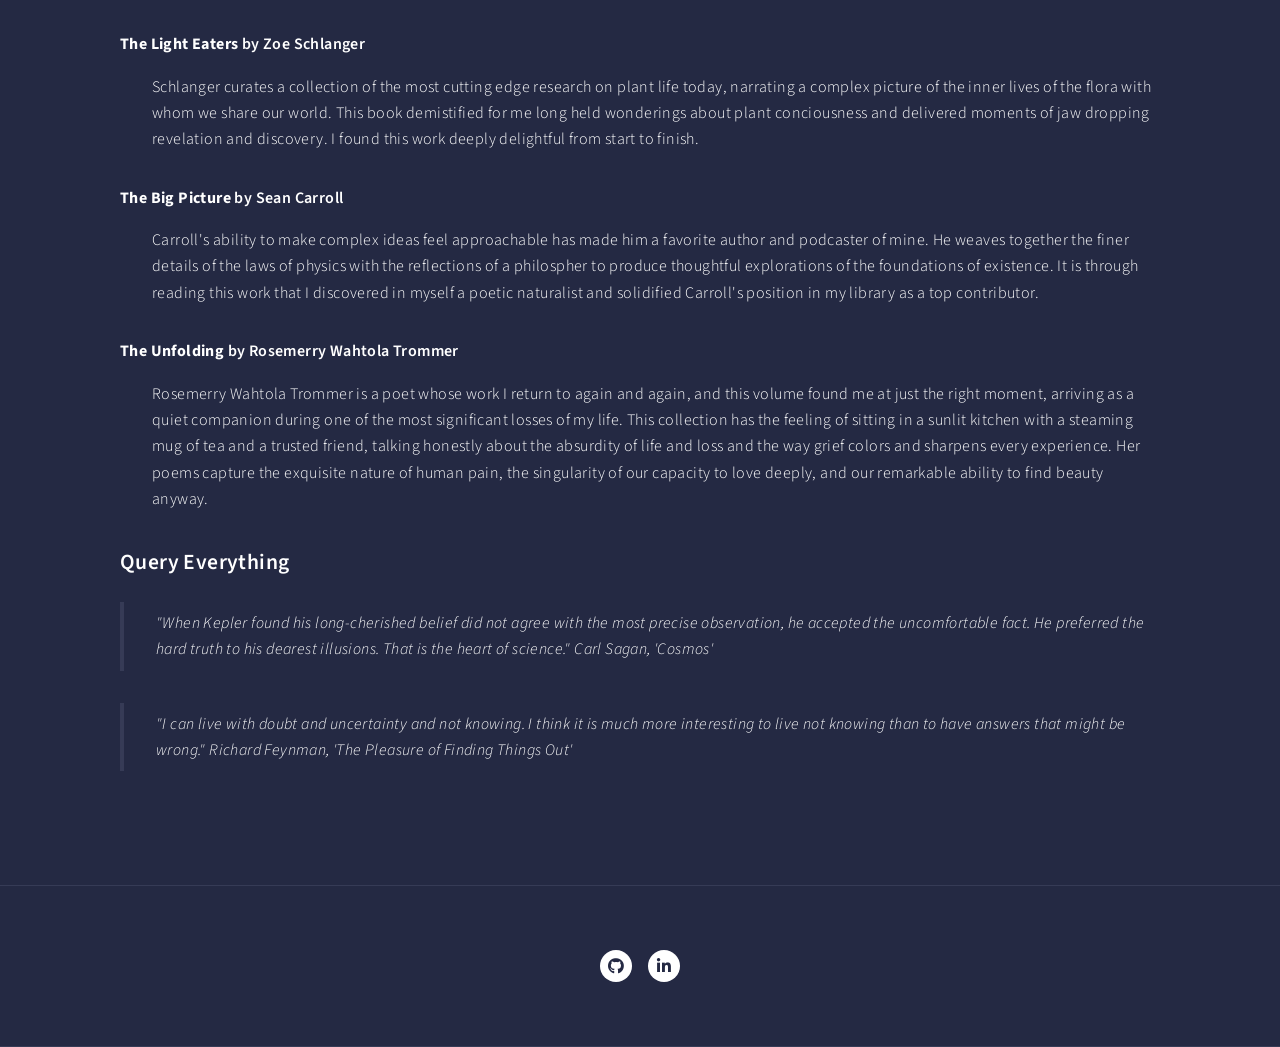
==== commit 8752274f: "trying again" ====
--- a/aboutme.html
+++ b/aboutme.html
@@ -53,10 +53,8 @@
 								<!-- Image -->
 								<h2>Career Journey</h2>
 								<p><span class="image center"><img src="images/careerjourneyblue.jpg" alt="Career Journey" style="width: 100%; height: auto; display: block; margin: 0 auto 20px auto;"/>
-									<p>My career did not begin in data, but in retrospect, it was always my trajectory. A decade in marketing and brand strategy, spanning organizations like TruGreen and Roots Hummus, grounded me in the business questions that data exists to answer: who are our customers, what do they need, and how do we reach them more effectively. When I co-founded a construction business, I found myself doing the same thing on a smaller scale, building systems to track performance, manage client relationships, and make sense of what the numbers were telling us.</p>
-									<p>Turning to data to solve problems was the core of every role I held, and the fact that it was always the work that felt most compelling eventually became a clear signal. I returned to school, pursuing a graduate degree in Bioinformatics at UNC Charlotte, where I developed a rigorous technical foundation in statistical computing, reproducible pipelines, and large-scale data analysis across two research labs. An internship at AvidXchange introduced me to business intelligence and made clear that the intersection of technical depth and business context was where I did my best work.</p>
-									<p>At Coca-Cola Consolidated, I work across the full data spectrum, from ETL pipelines and SQL transformations to data modeling and delivering insights directly to business partners. It is the work closest to the architecture, the decisions about how data moves, how it is structured, and how it is made accurate before it ever reaches an end user, where I tend to operate most effectively. My focus right now is on data engineering and analytics engineering roles, where I can bring the full arc of my experience to bear on the systems and infrastructure that sit at the foundation of reliable, meaningful analytics.</p>
-								
+									<p>The most consistent thread throughout my career has been a fascination with understanding how systems work. In marketing and brand strategy, I investigated customer behavior and the factors driving business performance. As the co-owner of a construction company, I built operational processes and tracked the metrics that enabled us to grow rapidly and take on increasingly large commercial projects. Graduate research in bioinformatics introduced me to statistical computing, large-scale data analysis, and the discipline of working with complex datasets, while roles at AvidXchange and Coca-Cola Consolidated brought those same instincts into business intelligence, data modeling, and analytics engineering. Regardless of the industry, I have spent my career investigating why patterns emerge, building systems that make those patterns visible, and understanding the forces that shape outcomes.</p>
+									
 								<div>	
 									<h2>The Why</h2>
 									<p><span class="image left"><img src="images/SharkDive.jpg" alt="" /></span>Driven by curiosity about the nature of reality and awe of the natural world, I’m a Developer by title and a lifelong learner by nature. I hold a persistent desire to know more and to work toward incremental improvement, both in the systems I work with and in the world around me. Outside of work, I spend my time immersed in books, learning languages, climbing, and exploring natural spaces, both above and below the surface. </p>
